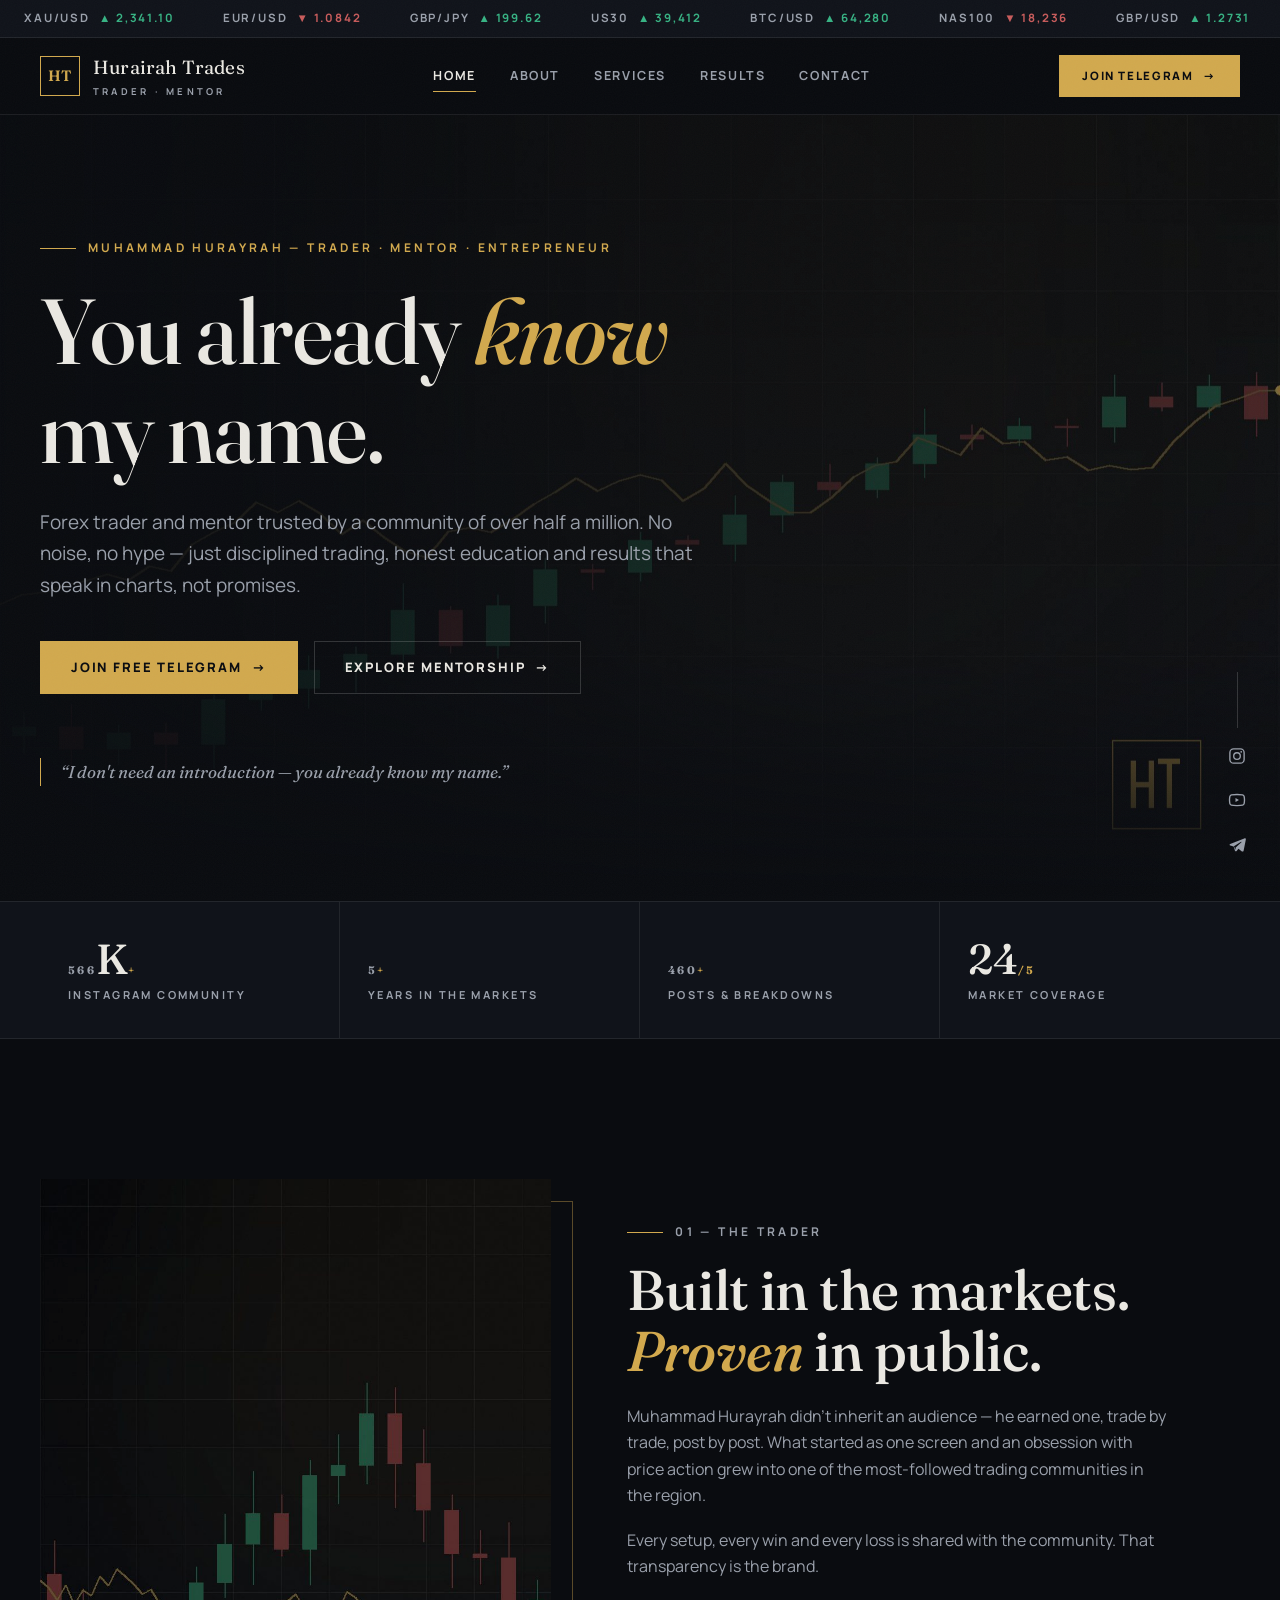
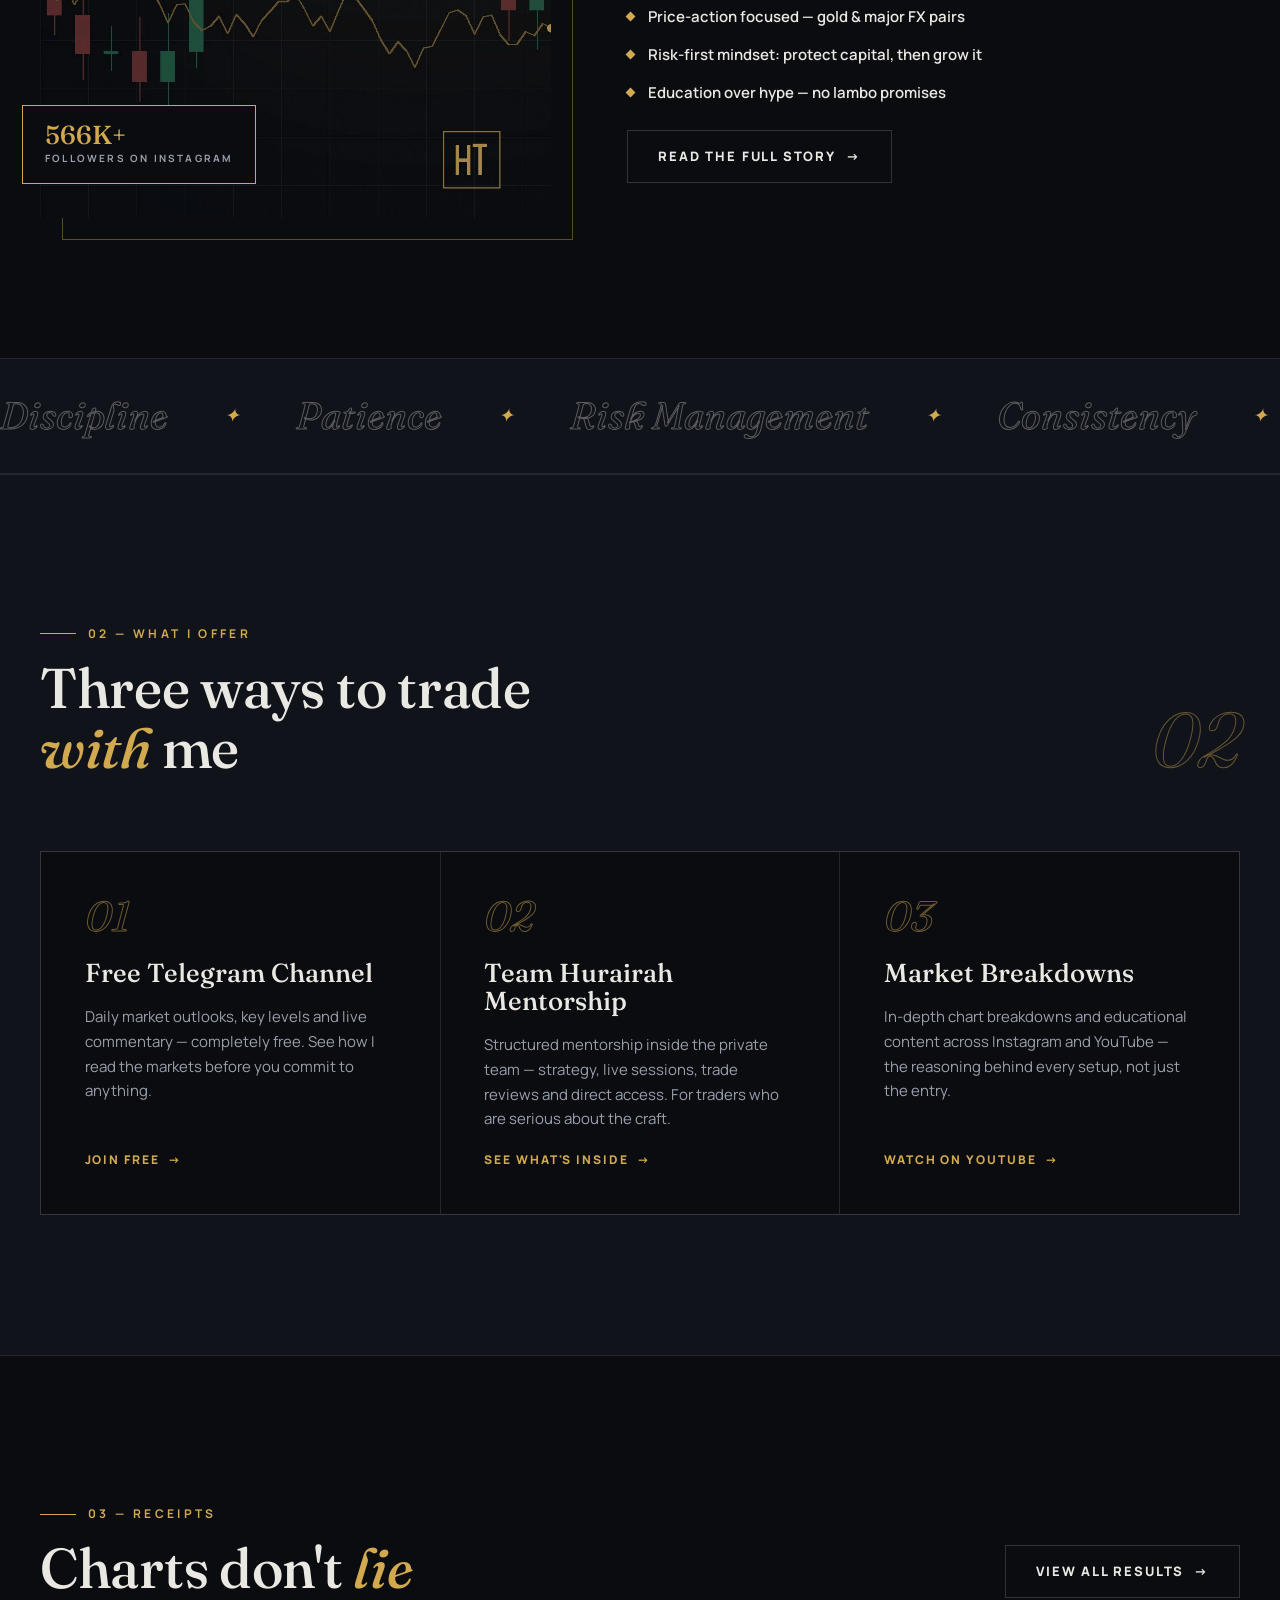
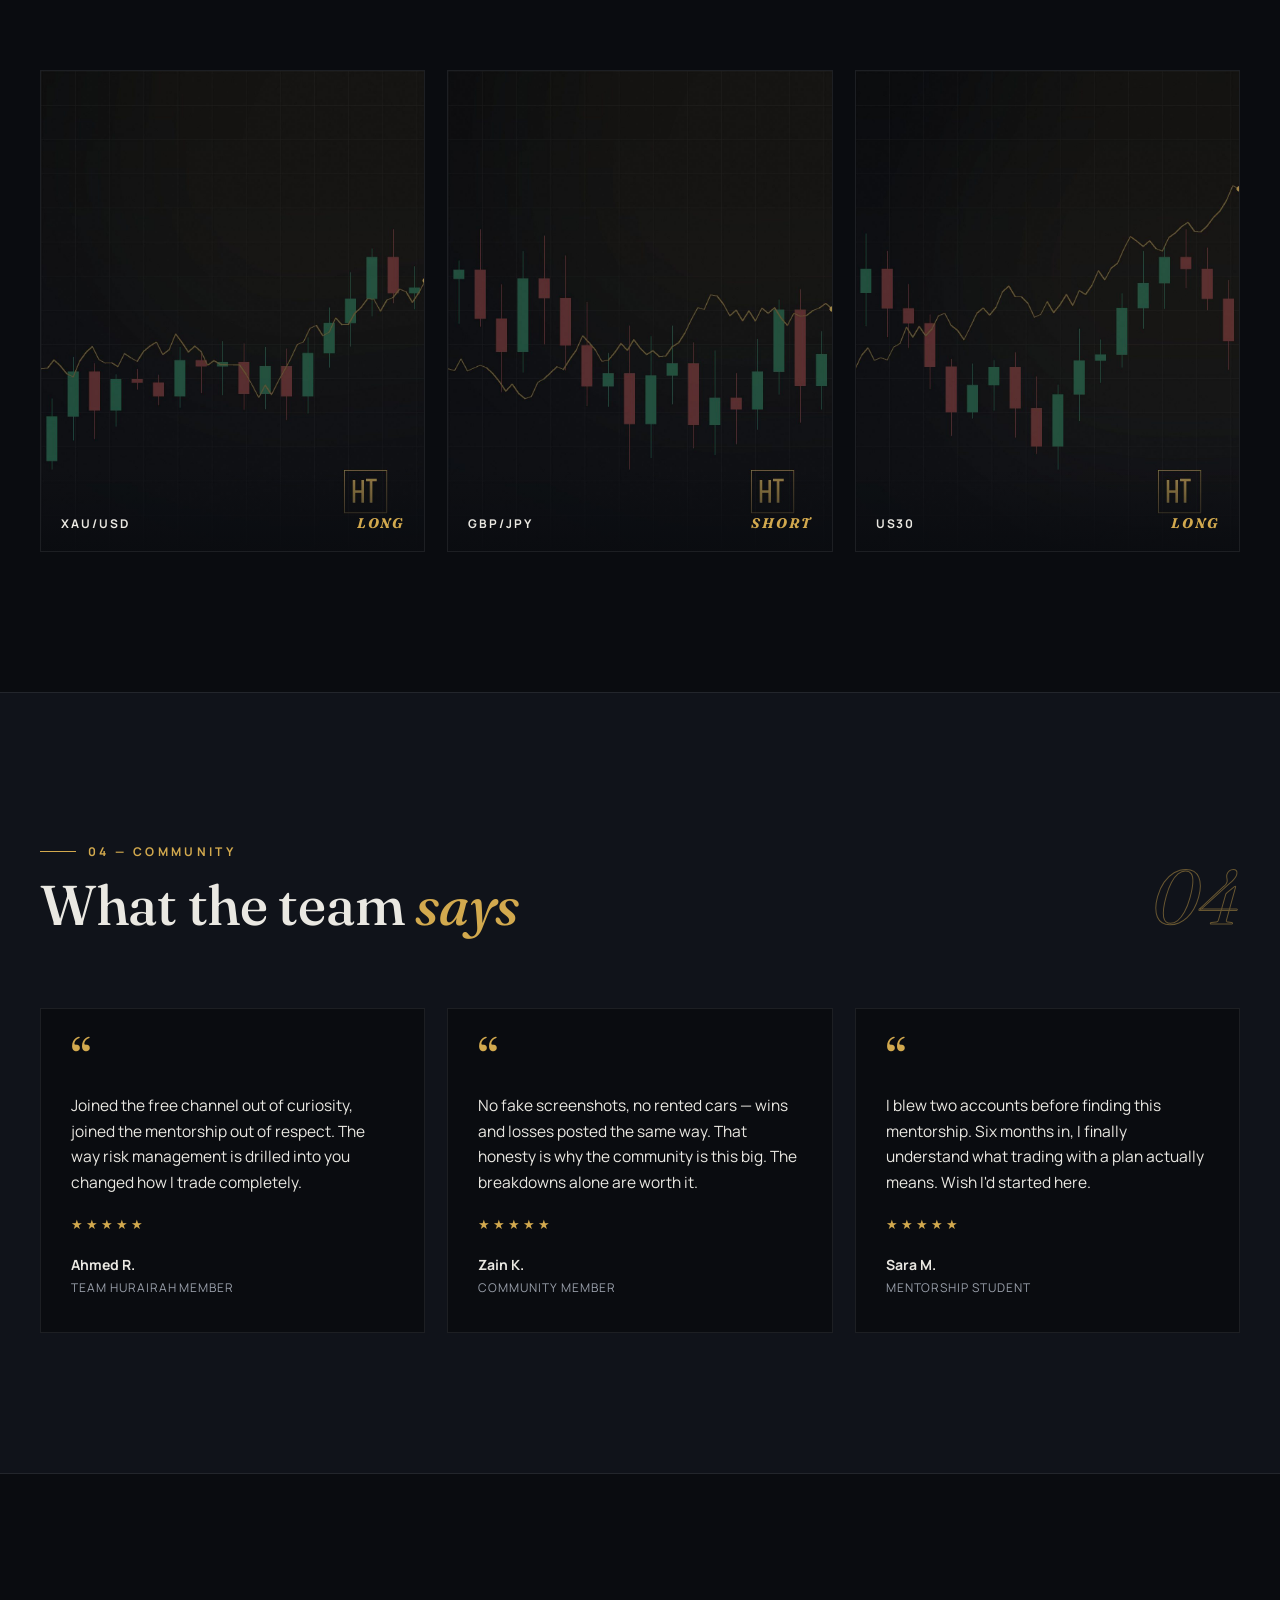
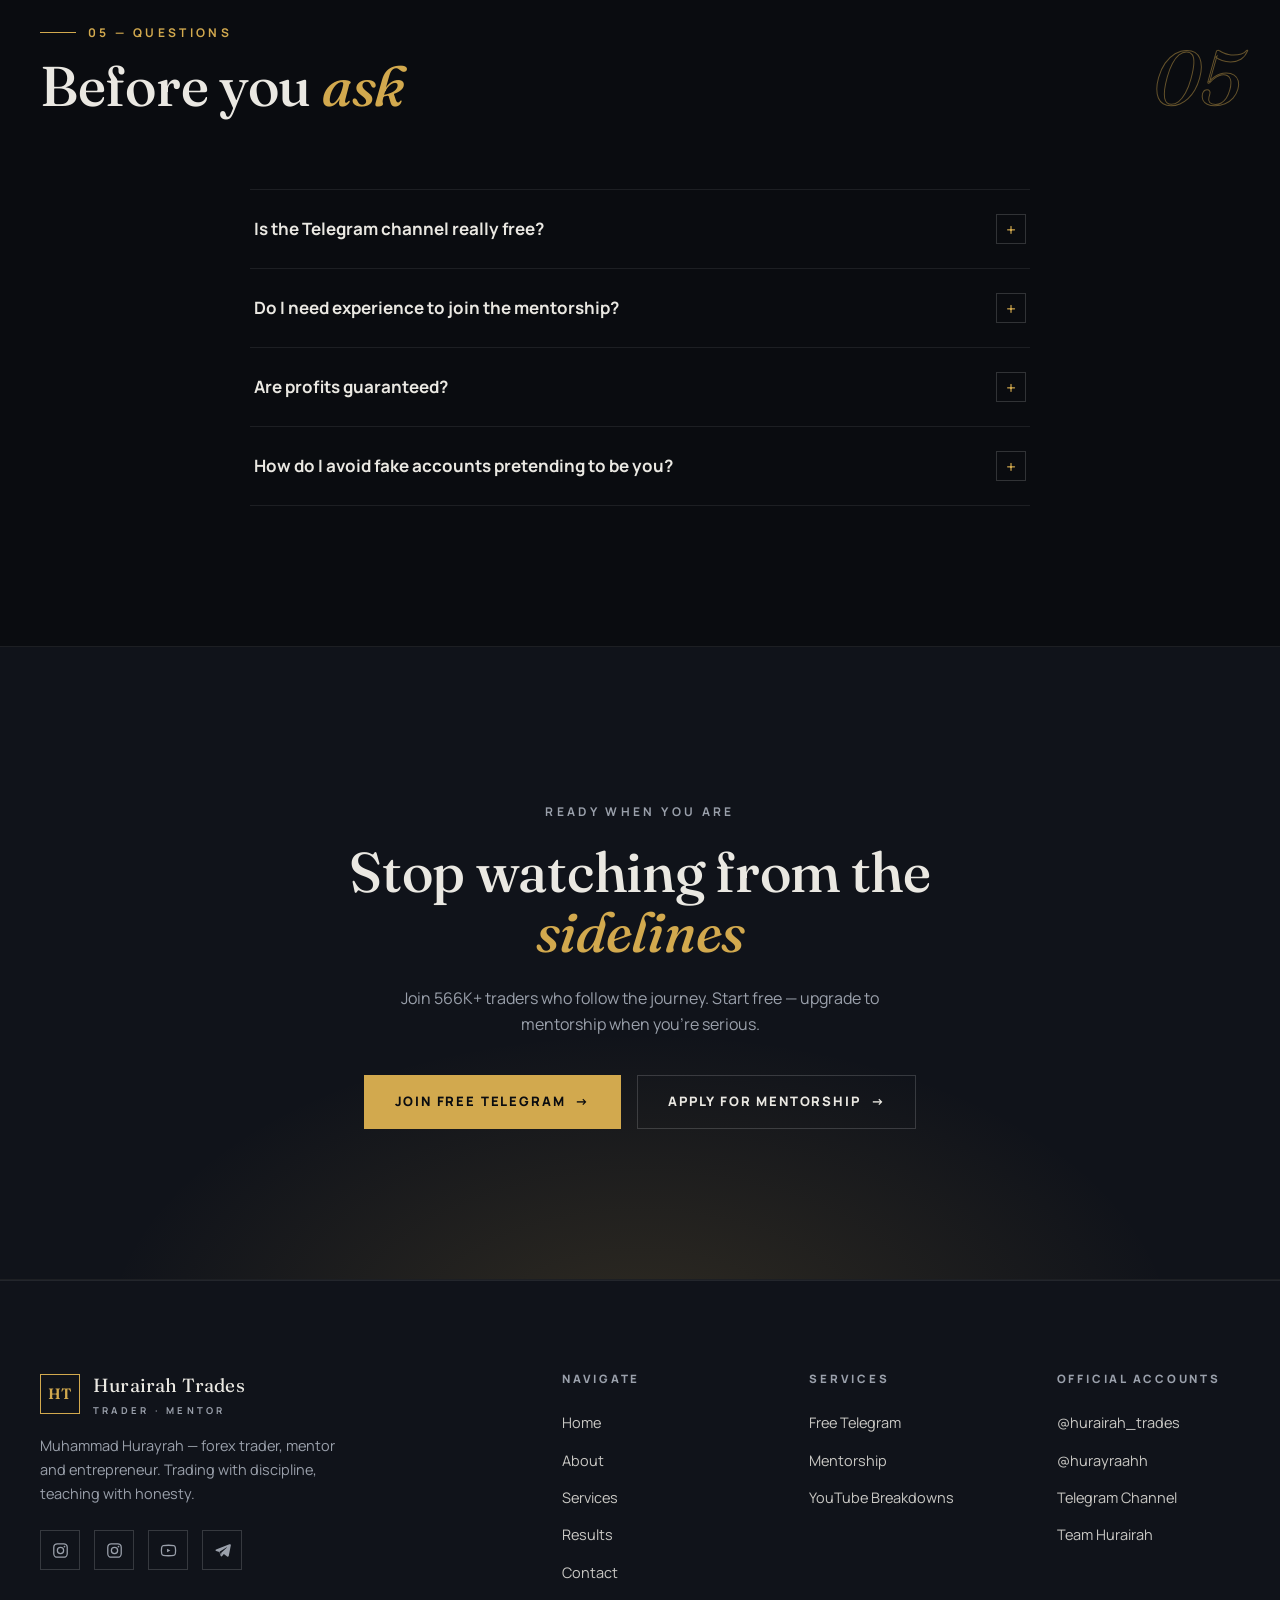
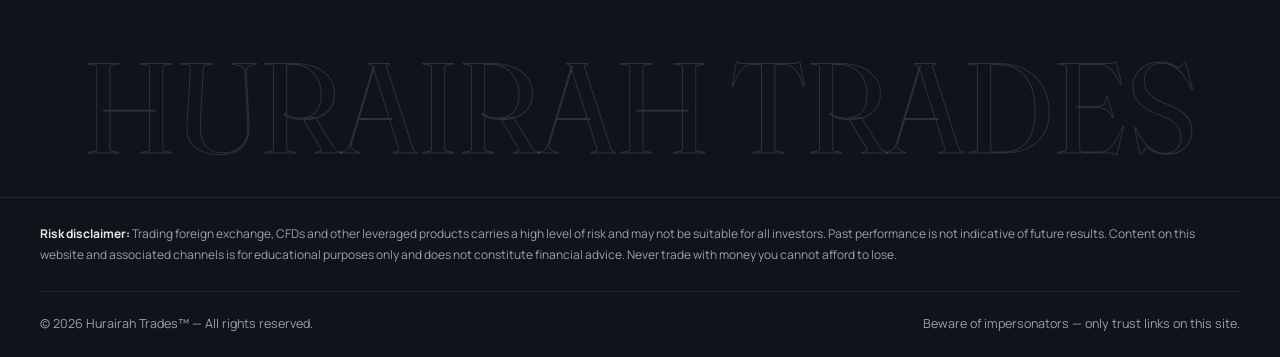
==== index.html @ ee398854 "Build Hurairah Trades website — 5-page professional site - Home, About, Services, Results, Contact p" ====
<!DOCTYPE html>
<html lang="en">
<head>
  <meta charset="UTF-8">
  <meta name="viewport" content="width=device-width, initial-scale=1.0">
  <title>Hurairah Trades — Muhammad Hurayrah · Trader, Mentor &amp; Entrepreneur</title>
  <meta name="description" content="Official website of Muhammad Hurayrah (Hurairah Trades) — forex trader, mentor and entrepreneur trusted by a community of 566K+. Free Telegram channel, mentorship and daily market breakdowns.">
  <meta property="og:title" content="Hurairah Trades — You already know my name.">
  <meta property="og:description" content="Forex trader, mentor & entrepreneur. Join a community of 566K+ traders.">
  <meta property="og:image" content="assets/img/photos/og-cover.jpg">
  <meta property="og:type" content="website">
  <link rel="icon" type="image/svg+xml" href="assets/img/favicon.svg">
  <link rel="preconnect" href="https://fonts.googleapis.com">
  <link rel="preconnect" href="https://fonts.gstatic.com" crossorigin>
  <link href="https://fonts.googleapis.com/css2?family=Fraunces:ital,opsz,wght@0,9..144,400;0,9..144,500;0,9..144,600;1,9..144,400;1,9..144,500&family=Manrope:wght@400;600;700;800&display=swap" rel="stylesheet">
  <link rel="stylesheet" href="assets/css/style.css">
</head>
<body>

  <!-- Ticker -->
  <div class="ticker" aria-hidden="true">
    <div class="ticker-track">
      <span class="ticker-item">XAU/USD <b class="up">▲ 2,341.10</b></span>
      <span class="ticker-item">EUR/USD <b class="down">▼ 1.0842</b></span>
      <span class="ticker-item">GBP/JPY <b class="up">▲ 199.62</b></span>
      <span class="ticker-item">US30 <b class="up">▲ 39,412</b></span>
      <span class="ticker-item">BTC/USD <b class="up">▲ 64,280</b></span>
      <span class="ticker-item">NAS100 <b class="down">▼ 18,236</b></span>
      <span class="ticker-item">GBP/USD <b class="up">▲ 1.2731</b></span>
      <span class="ticker-item">USD/JPY <b class="down">▼ 156.84</b></span>
    </div>
  </div>

  <!-- Header -->
  <header class="site-header">
    <div class="container header-inner">
      <a href="index.html" class="brand" aria-label="Hurairah Trades — home">
        <span class="brand-mark">HT</span>
        <span class="brand-name">Hurairah Trades<small>Trader · Mentor</small></span>
      </a>
      <nav class="main-nav" aria-label="Main navigation">
        <a href="index.html">Home</a>
        <a href="about.html">About</a>
        <a href="services.html">Services</a>
        <a href="results.html">Results</a>
        <a href="contact.html">Contact</a>
      </nav>
      <div class="header-cta">
        <a class="btn btn-solid" href="https://t.me/HurairahFreeTelegramChannel" target="_blank" rel="noopener">Join Telegram <span class="arr">→</span></a>
      </div>
      <button class="nav-toggle" aria-label="Toggle menu" aria-expanded="false">
        <span></span><span></span><span></span>
      </button>
    </div>
  </header>

  <main>
    <!-- Hero -->
    <section class="hero">
      <div class="hero-bg" role="img" aria-label="Muhammad Hurayrah"></div>
      <div class="container hero-inner">
        <p class="kicker">Muhammad Hurayrah — Trader · Mentor · Entrepreneur</p>
        <h1>You already <span class="accent">know</span> my name.</h1>
        <p class="lead">Forex trader and mentor trusted by a community of over half a million. No noise, no hype — just disciplined trading, honest education and results that speak in charts, not promises.</p>
        <div class="hero-actions">
          <a class="btn btn-solid" href="https://t.me/HurairahFreeTelegramChannel" target="_blank" rel="noopener">Join Free Telegram <span class="arr">→</span></a>
          <a class="btn btn-ghost" href="services.html">Explore Mentorship <span class="arr">→</span></a>
        </div>
        <p class="hero-quote">“I don't need an introduction — you already know my name.”</p>
      </div>
      <div class="social-rail">
        <a href="https://www.instagram.com/hurairah_trades" target="_blank" rel="noopener" aria-label="Instagram — hurairah_trades">
          <svg viewBox="0 0 24 24" fill="none" stroke="currentColor" stroke-width="1.8"><rect x="2.5" y="2.5" width="19" height="19" rx="5"/><circle cx="12" cy="12" r="4.4"/><circle cx="17.6" cy="6.4" r="1.2" fill="currentColor" stroke="none"/></svg>
        </a>
        <a href="https://www.youtube.com/@hurairah_trades" target="_blank" rel="noopener" aria-label="YouTube">
          <svg viewBox="0 0 24 24" fill="none" stroke="currentColor" stroke-width="1.8"><path d="M21.5 7.2a3 3 0 0 0-2.1-2.1C17.5 4.6 12 4.6 12 4.6s-5.5 0-7.4.5A3 3 0 0 0 2.5 7.2 31 31 0 0 0 2 12a31 31 0 0 0 .5 4.8 3 3 0 0 0 2.1 2.1c1.9.5 7.4.5 7.4.5s5.5 0 7.4-.5a3 3 0 0 0 2.1-2.1A31 31 0 0 0 22 12a31 31 0 0 0-.5-4.8Z"/><path d="M10 9.4v5.2l4.6-2.6L10 9.4Z" fill="currentColor" stroke="none"/></svg>
        </a>
        <a href="https://t.me/HurairahFreeTelegramChannel" target="_blank" rel="noopener" aria-label="Telegram">
          <svg viewBox="0 0 24 24" fill="none" stroke="currentColor" stroke-width="1.8"><path d="M21.7 3.3 2.9 10.6c-1 .4-1 1.8.1 2.1l4.6 1.4 1.7 5.4c.3 1 1.6 1.2 2.2.4l2.4-2.9 4.7 3.5c.8.6 2 .1 2.2-.9l3-14.9c.2-1.1-.9-2-2.1-1.4ZM7.9 13.7l9.5-6.1c.4-.3.9.3.5.6l-7.6 7-.3 3-2.1-4.5Z" fill="currentColor" stroke="none"/></svg>
        </a>
      </div>
    </section>

    <!-- Stats -->
    <section class="stats-strip" aria-label="Key numbers">
      <div class="container">
        <div class="stats-grid">
          <div class="stat"><b><span data-count="566">0</span>K<span class="plus">+</span></b><span>Instagram community</span></div>
          <div class="stat"><b><span data-count="5">0</span><span class="plus">+</span></b><span>Years in the markets</span></div>
          <div class="stat"><b><span data-count="460">0</span><span class="plus">+</span></b><span>Posts &amp; breakdowns</span></div>
          <div class="stat"><b>24<span class="plus">/5</span></b><span>Market coverage</span></div>
        </div>
      </div>
    </section>

    <!-- About preview -->
    <section class="section">
      <div class="container split">
        <div class="photo-frame reveal">
          <img src="assets/img/photos/portrait-main.jpg" alt="Muhammad Hurayrah — portrait">
          <div class="frame-badge"><b>566K+</b><span>Followers on Instagram</span></div>
        </div>
        <div class="split-copy">
          <p class="kicker reveal">01 — The Trader</p>
          <h2 class="reveal">Built in the markets. <span class="accent">Proven</span> in public.</h2>
          <p class="reveal" data-delay="1">Muhammad Hurayrah didn't inherit an audience — he earned one, trade by trade, post by post. What started as one screen and an obsession with price action grew into one of the most-followed trading communities in the region.</p>
          <p class="reveal" data-delay="1">Every setup, every win and every loss is shared with the community. That transparency is the brand.</p>
          <ul class="checklist reveal" data-delay="2">
            <li>Price-action focused — gold &amp; major FX pairs</li>
            <li>Risk-first mindset: protect capital, then grow it</li>
            <li>Education over hype — no lambo promises</li>
          </ul>
          <a class="btn btn-ghost reveal" data-delay="2" href="about.html">Read the full story <span class="arr">→</span></a>
        </div>
      </div>
    </section>

    <!-- Word band -->
    <div class="word-band" aria-hidden="true">
      <div class="word-track">
        <span>Discipline</span><span>Patience</span><span>Risk Management</span><span>Consistency</span><span>Psychology</span><span>Precision</span>
      </div>
    </div>

    <!-- Services preview -->
    <section class="section tinted">
      <div class="container">
        <div class="section-head">
          <div>
            <p class="kicker reveal">02 — What I Offer</p>
            <h2 class="reveal">Three ways to trade <span class="accent">with</span> me</h2>
          </div>
          <span class="idx reveal" aria-hidden="true">02</span>
        </div>
        <div class="cards">
          <article class="card reveal">
            <span class="num">01</span>
            <h3>Free Telegram Channel</h3>
            <p>Daily market outlooks, key levels and live commentary — completely free. See how I read the markets before you commit to anything.</p>
            <a class="card-link" href="https://t.me/HurairahFreeTelegramChannel" target="_blank" rel="noopener">Join free <span class="arr">→</span></a>
          </article>
          <article class="card reveal" data-delay="1">
            <span class="num">02</span>
            <h3>Team Hurairah Mentorship</h3>
            <p>Structured mentorship inside the private team — strategy, live sessions, trade reviews and direct access. For traders who are serious about the craft.</p>
            <a class="card-link" href="services.html">See what's inside <span class="arr">→</span></a>
          </article>
          <article class="card reveal" data-delay="2">
            <span class="num">03</span>
            <h3>Market Breakdowns</h3>
            <p>In-depth chart breakdowns and educational content across Instagram and YouTube — the reasoning behind every setup, not just the entry.</p>
            <a class="card-link" href="https://www.youtube.com/@hurairah_trades" target="_blank" rel="noopener">Watch on YouTube <span class="arr">→</span></a>
          </article>
        </div>
      </div>
    </section>

    <!-- Results preview -->
    <section class="section">
      <div class="container">
        <div class="section-head">
          <div>
            <p class="kicker reveal">03 — Receipts</p>
            <h2 class="reveal">Charts don't <span class="accent">lie</span></h2>
          </div>
          <a class="btn btn-ghost reveal" href="results.html">View all results <span class="arr">→</span></a>
        </div>
        <div class="gallery">
          <figure class="shot reveal"><img src="assets/img/photos/result-1.jpg" alt="Trading result 1" loading="lazy"><figcaption>XAU/USD <em>Long</em></figcaption></figure>
          <figure class="shot reveal" data-delay="1"><img src="assets/img/photos/result-2.jpg" alt="Trading result 2" loading="lazy"><figcaption>GBP/JPY <em>Short</em></figcaption></figure>
          <figure class="shot reveal" data-delay="2"><img src="assets/img/photos/result-3.jpg" alt="Trading result 3" loading="lazy"><figcaption>US30 <em>Long</em></figcaption></figure>
        </div>
      </div>
    </section>

    <!-- Testimonials -->
    <section class="section tinted">
      <div class="container">
        <div class="section-head">
          <div>
            <p class="kicker reveal">04 — Community</p>
            <h2 class="reveal">What the team <span class="accent">says</span></h2>
          </div>
          <span class="idx reveal" aria-hidden="true">04</span>
        </div>
        <div class="quotes">
          <article class="quote-card reveal">
            <span class="qmark">“</span>
            <p>Joined the free channel out of curiosity, joined the mentorship out of respect. The way risk management is drilled into you changed how I trade completely.</p>
            <div class="stars" aria-label="5 stars">★★★★★</div>
            <footer><b>Ahmed R.</b><span>Team Hurairah member</span></footer>
          </article>
          <article class="quote-card reveal" data-delay="1">
            <span class="qmark">“</span>
            <p>No fake screenshots, no rented cars — wins and losses posted the same way. That honesty is why the community is this big. The breakdowns alone are worth it.</p>
            <div class="stars" aria-label="5 stars">★★★★★</div>
            <footer><b>Zain K.</b><span>Community member</span></footer>
          </article>
          <article class="quote-card reveal" data-delay="2">
            <span class="qmark">“</span>
            <p>I blew two accounts before finding this mentorship. Six months in, I finally understand what trading with a plan actually means. Wish I'd started here.</p>
            <div class="stars" aria-label="5 stars">★★★★★</div>
            <footer><b>Sara M.</b><span>Mentorship student</span></footer>
          </article>
        </div>
      </div>
    </section>

    <!-- FAQ -->
    <section class="section">
      <div class="container">
        <div class="section-head">
          <div>
            <p class="kicker reveal">05 — Questions</p>
            <h2 class="reveal">Before you <span class="accent">ask</span></h2>
          </div>
          <span class="idx reveal" aria-hidden="true">05</span>
        </div>
        <div class="faq reveal">
          <div class="faq-item">
            <button class="faq-q" aria-expanded="false">Is the Telegram channel really free?<span class="ind">+</span></button>
            <div class="faq-a"><p>Yes. The official channel is free and always will be — daily outlooks, key levels and market commentary at no cost. It's the best way to see how I trade before considering mentorship.</p></div>
          </div>
          <div class="faq-item">
            <button class="faq-q" aria-expanded="false">Do I need experience to join the mentorship?<span class="ind">+</span></button>
            <div class="faq-a"><p>No. The mentorship is structured to take you from fundamentals to advanced execution. Complete beginners and experienced traders are placed on different tracks so nobody is left behind or held back.</p></div>
          </div>
          <div class="faq-item">
            <button class="faq-q" aria-expanded="false">Are profits guaranteed?<span class="ind">+</span></button>
            <div class="faq-a"><p>No — and be careful with anyone who says otherwise. Trading involves substantial risk and most retail traders lose money. What I teach is process: risk management, strategy and psychology. Results depend on you.</p></div>
          </div>
          <div class="faq-item">
            <button class="faq-q" aria-expanded="false">How do I avoid fake accounts pretending to be you?<span class="ind">+</span></button>
            <div class="faq-a"><p>The only official accounts are @hurairah_trades and @hurayraahh on Instagram, the Hurairah Trades YouTube channel, and the Telegram links on this website. I will never DM you first asking for money or account access.</p></div>
          </div>
        </div>
      </div>
    </section>

    <!-- CTA -->
    <section class="cta-band">
      <div class="container">
        <p class="kicker reveal">Ready when you are</p>
        <h2 class="reveal">Stop watching from the <span class="accent">sidelines</span></h2>
        <p class="reveal" data-delay="1">Join 566K+ traders who follow the journey. Start free — upgrade to mentorship when you're serious.</p>
        <div class="hero-actions reveal" data-delay="2">
          <a class="btn btn-solid" href="https://t.me/HurairahFreeTelegramChannel" target="_blank" rel="noopener">Join Free Telegram <span class="arr">→</span></a>
          <a class="btn btn-ghost" href="https://t.me/Team_Hurairah" target="_blank" rel="noopener">Apply for Mentorship <span class="arr">→</span></a>
        </div>
      </div>
    </section>
  </main>

  <!-- Footer -->
  <footer class="site-footer">
    <div class="container footer-top">
      <div class="footer-brand">
        <a href="index.html" class="brand">
          <span class="brand-mark">HT</span>
          <span class="brand-name">Hurairah Trades<small>Trader · Mentor</small></span>
        </a>
        <p>Muhammad Hurayrah — forex trader, mentor and entrepreneur. Trading with discipline, teaching with honesty.</p>
        <div class="footer-social">
          <a href="https://www.instagram.com/hurairah_trades" target="_blank" rel="noopener" aria-label="Instagram — hurairah_trades"><svg viewBox="0 0 24 24" fill="none" stroke="currentColor" stroke-width="1.8"><rect x="2.5" y="2.5" width="19" height="19" rx="5"/><circle cx="12" cy="12" r="4.4"/><circle cx="17.6" cy="6.4" r="1.2" fill="currentColor" stroke="none"/></svg></a>
          <a href="https://www.instagram.com/hurayraahh" target="_blank" rel="noopener" aria-label="Instagram — hurayraahh"><svg viewBox="0 0 24 24" fill="none" stroke="currentColor" stroke-width="1.8"><rect x="2.5" y="2.5" width="19" height="19" rx="5"/><circle cx="12" cy="12" r="4.4"/><circle cx="17.6" cy="6.4" r="1.2" fill="currentColor" stroke="none"/></svg></a>
          <a href="https://www.youtube.com/@hurairah_trades" target="_blank" rel="noopener" aria-label="YouTube"><svg viewBox="0 0 24 24" fill="none" stroke="currentColor" stroke-width="1.8"><path d="M21.5 7.2a3 3 0 0 0-2.1-2.1C17.5 4.6 12 4.6 12 4.6s-5.5 0-7.4.5A3 3 0 0 0 2.5 7.2 31 31 0 0 0 2 12a31 31 0 0 0 .5 4.8 3 3 0 0 0 2.1 2.1c1.9.5 7.4.5 7.4.5s5.5 0 7.4-.5a3 3 0 0 0 2.1-2.1A31 31 0 0 0 22 12a31 31 0 0 0-.5-4.8Z"/><path d="M10 9.4v5.2l4.6-2.6L10 9.4Z" fill="currentColor" stroke="none"/></svg></a>
          <a href="https://t.me/HurairahFreeTelegramChannel" target="_blank" rel="noopener" aria-label="Telegram"><svg viewBox="0 0 24 24" fill="none"><path d="M21.7 3.3 2.9 10.6c-1 .4-1 1.8.1 2.1l4.6 1.4 1.7 5.4c.3 1 1.6 1.2 2.2.4l2.4-2.9 4.7 3.5c.8.6 2 .1 2.2-.9l3-14.9c.2-1.1-.9-2-2.1-1.4ZM7.9 13.7l9.5-6.1c.4-.3.9.3.5.6l-7.6 7-.3 3-2.1-4.5Z" fill="currentColor"/></svg></a>
        </div>
      </div>
      <div class="footer-col">
        <h4>Navigate</h4>
        <ul>
          <li><a href="index.html">Home</a></li>
          <li><a href="about.html">About</a></li>
          <li><a href="services.html">Services</a></li>
          <li><a href="results.html">Results</a></li>
          <li><a href="contact.html">Contact</a></li>
        </ul>
      </div>
      <div class="footer-col">
        <h4>Services</h4>
        <ul>
          <li><a href="https://t.me/HurairahFreeTelegramChannel" target="_blank" rel="noopener">Free Telegram</a></li>
          <li><a href="https://t.me/Team_Hurairah" target="_blank" rel="noopener">Mentorship</a></li>
          <li><a href="https://www.youtube.com/@hurairah_trades" target="_blank" rel="noopener">YouTube Breakdowns</a></li>
        </ul>
      </div>
      <div class="footer-col">
        <h4>Official Accounts</h4>
        <ul>
          <li><a href="https://www.instagram.com/hurairah_trades" target="_blank" rel="noopener">@hurairah_trades</a></li>
          <li><a href="https://www.instagram.com/hurayraahh" target="_blank" rel="noopener">@hurayraahh</a></li>
          <li><a href="https://t.me/HurairahFreeTelegramChannel" target="_blank" rel="noopener">Telegram Channel</a></li>
          <li><a href="https://t.me/Team_Hurairah" target="_blank" rel="noopener">Team Hurairah</a></li>
        </ul>
      </div>
    </div>
    <div class="footer-word" aria-hidden="true">HURAIRAH&nbsp;TRADES</div>
    <div class="disclaimer">
      <div class="container">
        <strong>Risk disclaimer:</strong> Trading foreign exchange, CFDs and other leveraged products carries a high level of risk and may not be suitable for all investors. Past performance is not indicative of future results. Content on this website and associated channels is for educational purposes only and does not constitute financial advice. Never trade with money you cannot afford to lose.
      </div>
    </div>
    <div class="footer-bottom container">
      <span>© <span data-year>2026</span> Hurairah Trades™ — All rights reserved.</span>
      <span>Beware of impersonators — only trust links on this site.</span>
    </div>
  </footer>

  <script src="assets/js/main.js"></script>
</body>
</html>
---- assets/css/style.css ----
/* ============================================================
   HURAIRAH TRADES — style.css
   Editorial dark theme · Fraunces + Manrope · champagne gold
   ============================================================ */

:root {
  --ink: #0a0c10;
  --ink-2: #10131a;
  --ink-3: #161a23;
  --line: rgba(255, 255, 255, 0.08);
  --line-strong: rgba(255, 255, 255, 0.16);
  --text: #eae8e2;
  --muted: #9aa0ab;
  --gold: #d2a94e;
  --gold-bright: #e6c06f;
  --gold-soft: rgba(210, 169, 78, 0.12);
  --green: #37b384;
  --red: #c95c5c;
  --font-display: "Fraunces", Georgia, serif;
  --font-body: "Manrope", -apple-system, BlinkMacSystemFont, "Segoe UI", sans-serif;
  --ease: cubic-bezier(0.22, 1, 0.36, 1);
  --container: 1200px;
}

/* ---------- Reset ---------- */
*, *::before, *::after { box-sizing: border-box; margin: 0; padding: 0; }
html { scroll-behavior: smooth; }
body {
  font-family: var(--font-body);
  background: var(--ink);
  color: var(--text);
  line-height: 1.65;
  font-size: 16px;
  -webkit-font-smoothing: antialiased;
  overflow-x: hidden;
}
img { display: block; max-width: 100%; }
a { color: inherit; text-decoration: none; }
ul { list-style: none; }
button { font: inherit; color: inherit; background: none; border: none; cursor: pointer; }

::selection { background: var(--gold); color: var(--ink); }

/* film grain overlay */
body::after {
  content: "";
  position: fixed;
  inset: 0;
  pointer-events: none;
  z-index: 9999;
  opacity: 0.05;
  background-image: url("data:image/svg+xml,%3Csvg xmlns='http://www.w3.org/2000/svg' width='140' height='140'%3E%3Cfilter id='n'%3E%3CfeTurbulence type='fractalNoise' baseFrequency='0.9' numOctaves='2'/%3E%3C/filter%3E%3Crect width='140' height='140' filter='url(%23n)' opacity='0.55'/%3E%3C/svg%3E");
}

.container {
  width: min(var(--container), calc(100% - 48px));
  margin-inline: auto;
}

/* ---------- Type helpers ---------- */
.kicker {
  display: inline-flex;
  align-items: center;
  gap: 12px;
  font-size: 12px;
  font-weight: 700;
  letter-spacing: 0.28em;
  text-transform: uppercase;
  color: var(--gold);
}
.kicker::before {
  content: "";
  width: 36px;
  height: 1px;
  background: var(--gold);
}
h1, h2, h3 { font-family: var(--font-display); font-weight: 500; line-height: 1.08; }
h1 { font-size: clamp(44px, 7.2vw, 96px); letter-spacing: -0.01em; }
h2 { font-size: clamp(32px, 4.6vw, 56px); letter-spacing: -0.005em; }
h3 { font-size: clamp(20px, 2.4vw, 26px); }
.accent { color: var(--gold); font-style: italic; }
.lead { font-size: clamp(16px, 1.6vw, 19px); color: var(--muted); max-width: 56ch; }

/* section scaffolding */
.section { padding: clamp(80px, 11vw, 140px) 0; position: relative; }
.section.tinted { background: var(--ink-2); border-block: 1px solid var(--line); }
.section-head {
  display: flex;
  align-items: flex-end;
  justify-content: space-between;
  gap: 32px;
  margin-bottom: clamp(40px, 6vw, 72px);
}
.section-head .idx {
  font-family: var(--font-display);
  font-style: italic;
  font-size: clamp(48px, 6vw, 80px);
  color: transparent;
  -webkit-text-stroke: 1px rgba(210, 169, 78, 0.45);
  line-height: 1;
  flex-shrink: 0;
}
.section-head h2 { margin-top: 14px; max-width: 16ch; }

/* ---------- Buttons ---------- */
.btn {
  display: inline-flex;
  align-items: center;
  gap: 10px;
  padding: 15px 30px;
  font-size: 13px;
  font-weight: 800;
  letter-spacing: 0.14em;
  text-transform: uppercase;
  border: 1px solid var(--gold);
  transition: all 0.35s var(--ease);
  position: relative;
  white-space: nowrap;
}
.btn .arr { transition: transform 0.35s var(--ease); }
.btn:hover .arr { transform: translateX(5px); }
.btn-solid { background: var(--gold); color: var(--ink); }
.btn-solid:hover { background: var(--gold-bright); border-color: var(--gold-bright); box-shadow: 0 8px 32px rgba(210, 169, 78, 0.25); }
.btn-ghost { color: var(--text); border-color: var(--line-strong); }
.btn-ghost:hover { border-color: var(--gold); color: var(--gold); }

/* ---------- Ticker bar ---------- */
.ticker {
  border-bottom: 1px solid var(--line);
  background: var(--ink-2);
  overflow: hidden;
  height: 38px;
  display: flex;
  align-items: center;
  position: relative;
  z-index: 60;
}
.ticker-track {
  display: flex;
  gap: 48px;
  white-space: nowrap;
  animation: ticker 36s linear infinite;
  padding-left: 24px;
}
.ticker:hover .ticker-track { animation-play-state: paused; }
.ticker-item {
  font-size: 11.5px;
  font-weight: 700;
  letter-spacing: 0.16em;
  text-transform: uppercase;
  color: var(--muted);
  display: inline-flex;
  gap: 9px;
  align-items: center;
}
.ticker-item .up { color: var(--green); }
.ticker-item .down { color: var(--red); }
@keyframes ticker {
  from { transform: translateX(0); }
  to { transform: translateX(-50%); }
}

/* ---------- Header ---------- */
.site-header {
  position: sticky;
  top: 0;
  z-index: 100;
  background: rgba(10, 12, 16, 0.72);
  backdrop-filter: blur(14px);
  -webkit-backdrop-filter: blur(14px);
  border-bottom: 1px solid var(--line);
  transition: box-shadow 0.3s;
}
.site-header.scrolled { box-shadow: 0 12px 40px rgba(0, 0, 0, 0.45); }
.header-inner {
  display: flex;
  align-items: center;
  justify-content: space-between;
  height: 76px;
  gap: 24px;
}
.brand { display: flex; align-items: center; gap: 13px; }
.brand-mark {
  width: 40px;
  height: 40px;
  border: 1.5px solid var(--gold);
  display: grid;
  place-items: center;
  font-family: var(--font-display);
  font-weight: 600;
  font-size: 15px;
  color: var(--gold);
  letter-spacing: 0.02em;
  flex-shrink: 0;
}
.brand-name {
  font-family: var(--font-display);
  font-size: 19px;
  letter-spacing: 0.01em;
}
.brand-name small {
  display: block;
  font-family: var(--font-body);
  font-size: 9.5px;
  font-weight: 700;
  letter-spacing: 0.34em;
  text-transform: uppercase;
  color: var(--muted);
  margin-top: 1px;
}
.main-nav { display: flex; align-items: center; gap: 34px; }
.main-nav a {
  font-size: 12.5px;
  font-weight: 700;
  letter-spacing: 0.13em;
  text-transform: uppercase;
  color: var(--muted);
  padding: 6px 0;
  position: relative;
  transition: color 0.25s;
}
.main-nav a::after {
  content: "";
  position: absolute;
  left: 0;
  bottom: 0;
  width: 100%;
  height: 1px;
  background: var(--gold);
  transform: scaleX(0);
  transform-origin: right;
  transition: transform 0.35s var(--ease);
}
.main-nav a:hover, .main-nav a.active { color: var(--text); }
.main-nav a:hover::after, .main-nav a.active::after { transform: scaleX(1); transform-origin: left; }
.header-cta { flex-shrink: 0; }
.header-cta .btn { padding: 11px 22px; font-size: 11.5px; }

/* burger */
.nav-toggle { display: none; width: 44px; height: 44px; position: relative; z-index: 130; }
.nav-toggle span {
  display: block;
  width: 24px;
  height: 2px;
  background: var(--text);
  margin: 5px auto;
  transition: 0.35s var(--ease);
}
.nav-toggle.open span:nth-child(1) { transform: translateY(7px) rotate(45deg); }
.nav-toggle.open span:nth-child(2) { opacity: 0; }
.nav-toggle.open span:nth-child(3) { transform: translateY(-7px) rotate(-45deg); }

/* ---------- Hero (home) ---------- */
.hero {
  position: relative;
  min-height: calc(100svh - 114px);
  display: flex;
  align-items: center;
  isolation: isolate;
  overflow: hidden;
}
.hero-bg {
  position: absolute;
  inset: 0;
  z-index: -2;
  background-image: url("../img/photos/hero.jpg");
  background-size: cover;
  background-position: center;
  animation: heroIn 2.2s var(--ease) both;
}
@keyframes heroIn {
  from { transform: scale(1.07); filter: brightness(0.6); }
  to { transform: scale(1); filter: brightness(1); }
}
.hero::before {
  content: "";
  position: absolute;
  inset: 0;
  z-index: -1;
  background:
    linear-gradient(90deg, rgba(10, 12, 16, 0.92) 0%, rgba(10, 12, 16, 0.62) 48%, rgba(10, 12, 16, 0.25) 100%),
    linear-gradient(0deg, var(--ink) 0%, transparent 32%);
}
.hero-inner { padding: clamp(64px, 9vw, 110px) 0; }
.hero .kicker { margin-bottom: 24px; }
.hero h1 { max-width: 13ch; margin-bottom: 26px; }
.hero .lead { margin-bottom: 40px; }
.hero-actions { display: flex; gap: 16px; flex-wrap: wrap; }
.hero-quote {
  margin-top: clamp(40px, 6vw, 64px);
  padding-left: 20px;
  border-left: 1px solid var(--gold);
  max-width: 46ch;
  font-family: var(--font-display);
  font-style: italic;
  font-size: 17px;
  color: var(--muted);
}

/* social rail */
.social-rail {
  position: absolute;
  right: 34px;
  bottom: 40px;
  display: flex;
  flex-direction: column;
  gap: 18px;
  align-items: center;
  z-index: 5;
}
.social-rail::before {
  content: "";
  width: 1px;
  height: 56px;
  background: var(--line-strong);
}
.social-rail a { color: var(--muted); transition: color 0.25s, transform 0.25s; }
.social-rail a:hover { color: var(--gold); transform: translateY(-3px); }
.social-rail svg { width: 18px; height: 18px; }

/* hero stats strip */
.stats-strip { border-block: 1px solid var(--line); background: var(--ink-2); }
.stats-grid { display: grid; grid-template-columns: repeat(4, 1fr); }
.stat {
  padding: 34px 28px;
  border-right: 1px solid var(--line);
  display: flex;
  flex-direction: column;
  gap: 4px;
}
.stat:last-child { border-right: 0; }
.stat b {
  font-family: var(--font-display);
  font-weight: 500;
  font-size: clamp(28px, 3.4vw, 42px);
  color: var(--text);
  line-height: 1.1;
}
.stat b .plus { color: var(--gold); }
.stat span {
  font-size: 11px;
  font-weight: 700;
  letter-spacing: 0.22em;
  text-transform: uppercase;
  color: var(--muted);
}

/* ---------- About preview / split layouts ---------- */
.split {
  display: grid;
  grid-template-columns: minmax(0, 5fr) minmax(0, 6fr);
  gap: clamp(40px, 6vw, 88px);
  align-items: center;
}
.split.reverse { grid-template-columns: minmax(0, 6fr) minmax(0, 5fr); }

.photo-frame { position: relative; }
.photo-frame::before {
  content: "";
  position: absolute;
  inset: 22px -22px -22px 22px;
  border: 1px solid rgba(210, 169, 78, 0.4);
  z-index: 0;
  transition: inset 0.5s var(--ease);
}
.photo-frame:hover::before { inset: 14px -14px -14px 14px; }
.photo-frame img {
  position: relative;
  z-index: 1;
  width: 100%;
  aspect-ratio: 4 / 5;
  object-fit: cover;
  filter: saturate(0.92) contrast(1.04);
}
.photo-frame.landscape img { aspect-ratio: 3 / 2; }
.frame-badge {
  position: absolute;
  z-index: 2;
  left: -18px;
  bottom: 34px;
  background: var(--ink);
  border: 1px solid var(--gold);
  padding: 16px 22px;
  display: flex;
  flex-direction: column;
  gap: 2px;
}
.frame-badge b { font-family: var(--font-display); font-size: 26px; font-weight: 500; color: var(--gold); line-height: 1; }
.frame-badge span { font-size: 10px; font-weight: 700; letter-spacing: 0.22em; text-transform: uppercase; color: var(--muted); }

.split-copy .kicker { margin-bottom: 18px; }
.split-copy h2 { margin-bottom: 22px; }
.split-copy p { color: var(--muted); margin-bottom: 18px; max-width: 54ch; }
.split-copy .btn { margin-top: 14px; }

.checklist { margin: 26px 0 10px; display: grid; gap: 13px; }
.checklist li { display: flex; gap: 14px; align-items: flex-start; color: var(--text); font-weight: 600; font-size: 15px; }
.checklist li::before {
  content: "";
  flex-shrink: 0;
  width: 7px;
  height: 7px;
  background: var(--gold);
  transform: rotate(45deg);
  margin-top: 8px;
}

/* ---------- Services cards ---------- */
.cards { display: grid; grid-template-columns: repeat(3, 1fr); gap: 1px; background: var(--line); border: 1px solid var(--line); }
.card {
  background: var(--ink);
  padding: clamp(30px, 3.4vw, 46px);
  position: relative;
  display: flex;
  flex-direction: column;
  gap: 18px;
  transition: background 0.4s;
  overflow: hidden;
}
.card::before {
  content: "";
  position: absolute;
  top: 0;
  left: 0;
  width: 100%;
  height: 2px;
  background: var(--gold);
  transform: scaleX(0);
  transform-origin: left;
  transition: transform 0.5s var(--ease);
}
.card:hover { background: var(--ink-3); }
.card:hover::before { transform: scaleX(1); }
.card .num {
  font-family: var(--font-display);
  font-style: italic;
  font-size: 42px;
  color: transparent;
  -webkit-text-stroke: 1px rgba(210, 169, 78, 0.5);
  line-height: 1;
}
.card h3 { margin-top: 4px; }
.card p { color: var(--muted); font-size: 15px; flex-grow: 1; }
.card .card-link {
  font-size: 12px;
  font-weight: 800;
  letter-spacing: 0.16em;
  text-transform: uppercase;
  color: var(--gold);
  display: inline-flex;
  gap: 8px;
  align-items: center;
}
.card .card-link .arr { transition: transform 0.3s var(--ease); }
.card:hover .card-link .arr { transform: translateX(5px); }
.card ul { display: grid; gap: 9px; }
.card ul li { color: var(--muted); font-size: 14.5px; display: flex; gap: 10px; }
.card ul li::before { content: "—"; color: var(--gold); }
.card .price { font-family: var(--font-display); font-size: 30px; color: var(--text); }
.card .price small { font-family: var(--font-body); font-size: 12px; color: var(--muted); letter-spacing: 0.1em; }
.card.featured { outline: 1px solid var(--gold); outline-offset: -1px; }
.card .flag {
  position: absolute;
  top: 18px;
  right: -34px;
  background: var(--gold);
  color: var(--ink);
  font-size: 10px;
  font-weight: 800;
  letter-spacing: 0.18em;
  text-transform: uppercase;
  padding: 5px 40px;
  transform: rotate(45deg);
}

/* ---------- Word marquee band ---------- */
.word-band {
  border-block: 1px solid var(--line);
  padding: 26px 0;
  overflow: hidden;
  background: var(--ink-2);
}
.word-track {
  display: flex;
  gap: 56px;
  white-space: nowrap;
  animation: ticker 30s linear infinite;
}
.word-track span {
  font-family: var(--font-display);
  font-style: italic;
  font-size: clamp(24px, 3vw, 38px);
  color: transparent;
  -webkit-text-stroke: 1px rgba(234, 232, 226, 0.35);
  display: inline-flex;
  align-items: center;
  gap: 56px;
}
.word-track span::after { content: "✦"; -webkit-text-stroke: 0; color: var(--gold); font-size: 0.5em; }

/* ---------- Results gallery ---------- */
.gallery { display: grid; grid-template-columns: repeat(3, 1fr); gap: 22px; }
.shot {
  position: relative;
  overflow: hidden;
  border: 1px solid var(--line);
  aspect-ratio: 4 / 5;
}
.shot img {
  width: 100%;
  height: 100%;
  object-fit: cover;
  transition: transform 0.7s var(--ease), filter 0.7s;
  filter: saturate(0.92);
}
.shot:hover img { transform: scale(1.05); filter: saturate(1.05); }
.shot figcaption {
  position: absolute;
  left: 0;
  right: 0;
  bottom: 0;
  padding: 44px 20px 16px;
  background: linear-gradient(0deg, rgba(10, 12, 16, 0.92), transparent);
  font-size: 12px;
  font-weight: 700;
  letter-spacing: 0.16em;
  text-transform: uppercase;
  color: var(--text);
  display: flex;
  justify-content: space-between;
  align-items: baseline;
}
.shot figcaption em { font-family: var(--font-display); color: var(--gold); font-size: 14px; }

/* ---------- Testimonials ---------- */
.quotes { display: grid; grid-template-columns: repeat(3, 1fr); gap: 22px; }
.quote-card {
  border: 1px solid var(--line);
  background: var(--ink);
  padding: 34px 30px;
  display: flex;
  flex-direction: column;
  gap: 18px;
  transition: border-color 0.35s, transform 0.35s var(--ease);
}
.quote-card:hover { border-color: rgba(210, 169, 78, 0.5); transform: translateY(-4px); }
.quote-card .qmark { font-family: var(--font-display); font-size: 54px; line-height: 0.6; color: var(--gold); }
.quote-card p { color: var(--text); font-size: 15.5px; flex-grow: 1; }
.quote-card footer { display: flex; flex-direction: column; gap: 2px; }
.quote-card footer b { font-size: 14px; }
.quote-card footer span { font-size: 12px; color: var(--muted); letter-spacing: 0.08em; text-transform: uppercase; }
.quote-card .stars { color: var(--gold); font-size: 13px; letter-spacing: 3px; }

/* ---------- FAQ ---------- */
.faq { max-width: 780px; margin-inline: auto; border-top: 1px solid var(--line); }
.faq-item { border-bottom: 1px solid var(--line); }
.faq-q {
  width: 100%;
  display: flex;
  justify-content: space-between;
  align-items: center;
  gap: 24px;
  padding: 24px 4px;
  text-align: left;
  font-size: 17px;
  font-weight: 700;
  transition: color 0.25s;
}
.faq-q:hover { color: var(--gold); }
.faq-q .ind {
  flex-shrink: 0;
  width: 30px;
  height: 30px;
  border: 1px solid var(--line-strong);
  display: grid;
  place-items: center;
  font-family: var(--font-display);
  font-size: 18px;
  color: var(--gold);
  transition: transform 0.4s var(--ease), background 0.3s;
}
.faq-item.open .ind { transform: rotate(45deg); background: var(--gold-soft); }
.faq-a {
  max-height: 0;
  overflow: hidden;
  transition: max-height 0.5s var(--ease);
}
.faq-a p { color: var(--muted); padding: 0 4px 26px; max-width: 64ch; }

/* ---------- CTA band ---------- */
.cta-band {
  position: relative;
  text-align: center;
  padding: clamp(90px, 12vw, 150px) 0;
  isolation: isolate;
  overflow: hidden;
  border-block: 1px solid var(--line);
}
.cta-band::before {
  content: "";
  position: absolute;
  inset: 0;
  z-index: -1;
  background:
    radial-gradient(ellipse 60% 70% at 50% 110%, rgba(210, 169, 78, 0.16), transparent 70%),
    var(--ink-2);
}
.cta-band .kicker { margin-bottom: 20px; }
.cta-band .kicker::before { display: none; }
.cta-band h2 { max-width: 20ch; margin: 0 auto 22px; }
.cta-band p { color: var(--muted); max-width: 52ch; margin: 0 auto 38px; }
.cta-band .hero-actions { justify-content: center; }

/* ---------- Page hero (inner pages) ---------- */
.page-hero {
  padding: clamp(70px, 9vw, 120px) 0 clamp(50px, 6vw, 80px);
  border-bottom: 1px solid var(--line);
  position: relative;
  overflow: hidden;
}
.page-hero::before {
  content: "";
  position: absolute;
  inset: 0;
  background: radial-gradient(ellipse 55% 90% at 85% 0%, rgba(210, 169, 78, 0.08), transparent 65%);
  pointer-events: none;
}
.page-hero .kicker { margin-bottom: 20px; }
.page-hero h1 { font-size: clamp(40px, 6vw, 76px); max-width: 15ch; }
.page-hero .lead { margin-top: 22px; }
.crumbs {
  display: flex;
  gap: 10px;
  font-size: 11.5px;
  font-weight: 700;
  letter-spacing: 0.18em;
  text-transform: uppercase;
  color: var(--muted);
  margin-bottom: 30px;
}
.crumbs a:hover { color: var(--gold); }
.crumbs .sep { color: var(--gold); }

/* ---------- Timeline (about) ---------- */
.timeline { position: relative; max-width: 820px; margin-inline: auto; padding-left: 36px; }
.timeline::before { content: ""; position: absolute; left: 8px; top: 6px; bottom: 6px; width: 1px; background: var(--line-strong); }
.tl-item { position: relative; padding-bottom: 44px; }
.tl-item:last-child { padding-bottom: 0; }
.tl-item::before {
  content: "";
  position: absolute;
  left: -32.5px;
  top: 7px;
  width: 9px;
  height: 9px;
  background: var(--ink);
  border: 2px solid var(--gold);
  transform: rotate(45deg);
}
.tl-item .tl-year {
  font-family: var(--font-display);
  font-style: italic;
  color: var(--gold);
  font-size: 20px;
}
.tl-item h3 { margin: 6px 0 8px; }
.tl-item p { color: var(--muted); max-width: 60ch; }

/* ---------- Principles grid ---------- */
.principles { display: grid; grid-template-columns: repeat(2, 1fr); gap: 1px; background: var(--line); border: 1px solid var(--line); }
.principle { background: var(--ink); padding: 36px 34px; transition: background 0.35s; }
.principle:hover { background: var(--ink-3); }
.principle b { font-family: var(--font-display); font-size: 20px; font-weight: 500; display: block; margin-bottom: 10px; }
.principle b::before { content: "✦ "; color: var(--gold); font-size: 14px; }
.principle p { color: var(--muted); font-size: 14.5px; }

/* ---------- Steps (how it works) ---------- */
.steps { display: grid; grid-template-columns: repeat(4, 1fr); gap: 22px; counter-reset: step; }
.step { position: relative; padding-top: 22px; }
.step::before {
  counter-increment: step;
  content: "0" counter(step);
  font-family: var(--font-display);
  font-style: italic;
  font-size: 52px;
  color: transparent;
  -webkit-text-stroke: 1px rgba(210, 169, 78, 0.5);
  line-height: 1;
  display: block;
  margin-bottom: 16px;
}
.step::after {
  content: "";
  position: absolute;
  top: 0;
  left: 0;
  width: 44px;
  height: 2px;
  background: var(--gold);
}
.step h3 { font-size: 19px; margin-bottom: 8px; }
.step p { color: var(--muted); font-size: 14.5px; }

/* ---------- Contact ---------- */
.contact-grid { display: grid; grid-template-columns: minmax(0, 5fr) minmax(0, 6fr); gap: clamp(40px, 6vw, 80px); align-items: start; }
.channel-list { display: grid; gap: 14px; }
.channel {
  display: flex;
  align-items: center;
  gap: 18px;
  border: 1px solid var(--line);
  padding: 20px 22px;
  transition: border-color 0.3s, background 0.3s, transform 0.3s var(--ease);
}
.channel:hover { border-color: rgba(210, 169, 78, 0.55); background: var(--ink-3); transform: translateX(6px); }
.channel .ch-icon {
  flex-shrink: 0;
  width: 46px;
  height: 46px;
  border: 1px solid var(--line-strong);
  display: grid;
  place-items: center;
  color: var(--gold);
}
.channel .ch-icon svg { width: 20px; height: 20px; }
.channel .ch-body { flex-grow: 1; min-width: 0; }
.channel .ch-body b { display: block; font-size: 15px; }
.channel .ch-body span { font-size: 12.5px; color: var(--muted); overflow-wrap: anywhere; }
.channel .arr { color: var(--gold); flex-shrink: 0; transition: transform 0.3s var(--ease); }
.channel:hover .arr { transform: translateX(4px); }

.form-panel { border: 1px solid var(--line); background: var(--ink-2); padding: clamp(28px, 3.6vw, 44px); }
.form-grid { display: grid; grid-template-columns: 1fr 1fr; gap: 18px; }
.field { display: flex; flex-direction: column; gap: 8px; }
.field.full { grid-column: 1 / -1; }
.field label { font-size: 11px; font-weight: 800; letter-spacing: 0.2em; text-transform: uppercase; color: var(--muted); }
.field input, .field select, .field textarea {
  background: var(--ink);
  border: 1px solid var(--line-strong);
  color: var(--text);
  padding: 14px 16px;
  font: inherit;
  font-size: 15px;
  transition: border-color 0.25s;
  border-radius: 0;
  width: 100%;
}
.field textarea { min-height: 130px; resize: vertical; }
.field input:focus, .field select:focus, .field textarea:focus { outline: none; border-color: var(--gold); }
.form-panel .btn { margin-top: 22px; width: 100%; justify-content: center; }
.form-note { font-size: 12.5px; color: var(--muted); margin-top: 14px; text-align: center; }

/* ---------- Footer ---------- */
.site-footer { border-top: 1px solid var(--line); background: var(--ink-2); }
.footer-top {
  display: grid;
  grid-template-columns: minmax(0, 5fr) repeat(3, minmax(0, 2fr));
  gap: clamp(32px, 5vw, 64px);
  padding: clamp(56px, 7vw, 90px) 0 48px;
}
.footer-brand p { color: var(--muted); font-size: 14.5px; max-width: 34ch; margin-top: 16px; }
.footer-social { display: flex; gap: 14px; margin-top: 24px; }
.footer-social a {
  width: 40px;
  height: 40px;
  border: 1px solid var(--line-strong);
  display: grid;
  place-items: center;
  color: var(--muted);
  transition: all 0.3s;
}
.footer-social a:hover { color: var(--ink); background: var(--gold); border-color: var(--gold); }
.footer-social svg { width: 17px; height: 17px; }
.footer-col h4 {
  font-size: 11.5px;
  font-weight: 800;
  letter-spacing: 0.24em;
  text-transform: uppercase;
  color: var(--muted);
  margin-bottom: 20px;
}
.footer-col ul { display: grid; gap: 11px; }
.footer-col a { font-size: 14.5px; color: var(--text); opacity: 0.85; transition: color 0.25s; }
.footer-col a:hover { color: var(--gold); opacity: 1; }
.footer-word {
  font-family: var(--font-display);
  font-size: clamp(52px, 10vw, 140px);
  line-height: 1;
  text-align: center;
  color: transparent;
  -webkit-text-stroke: 1px rgba(234, 232, 226, 0.14);
  padding: 10px 0 26px;
  user-select: none;
  white-space: nowrap;
  overflow: hidden;
}
.disclaimer {
  border-top: 1px solid var(--line);
  padding: 26px 0;
  font-size: 12px;
  color: var(--muted);
  line-height: 1.7;
}
.disclaimer strong { color: var(--text); }
.footer-bottom {
  border-top: 1px solid var(--line);
  padding: 22px 0;
  display: flex;
  justify-content: space-between;
  gap: 16px;
  flex-wrap: wrap;
  font-size: 12.5px;
  color: var(--muted);
}
.footer-bottom a:hover { color: var(--gold); }

/* ---------- Reveal animations ---------- */
.reveal { opacity: 0; transform: translateY(28px); transition: opacity 0.9s var(--ease), transform 0.9s var(--ease); }
.reveal.in { opacity: 1; transform: none; }
.reveal[data-delay="1"] { transition-delay: 0.12s; }
.reveal[data-delay="2"] { transition-delay: 0.24s; }
.reveal[data-delay="3"] { transition-delay: 0.36s; }
@media (prefers-reduced-motion: reduce) {
  .reveal { opacity: 1; transform: none; transition: none; }
  .hero-bg { animation: none; }
  .ticker-track, .word-track { animation: none; }
  html { scroll-behavior: auto; }
}

/* ---------- Responsive ---------- */
@media (max-width: 1020px) {
  .cards, .quotes { grid-template-columns: 1fr 1fr; }
  .steps { grid-template-columns: 1fr 1fr; row-gap: 40px; }
  .gallery { grid-template-columns: 1fr 1fr; }
  .footer-top { grid-template-columns: 1fr 1fr; }
  .social-rail { display: none; }
}
@media (max-width: 820px) {
  /* backdrop-filter would make the header the containing block for the
     fixed fullscreen nav — use a solid bg on mobile instead */
  .site-header { backdrop-filter: none; -webkit-backdrop-filter: none; background: rgba(10, 12, 16, 0.96); }
  .main-nav {
    position: fixed;
    inset: 0;
    background: rgba(10, 12, 16, 0.97);
    backdrop-filter: blur(18px);
    flex-direction: column;
    justify-content: center;
    gap: 30px;
    transform: translateY(-100%);
    transition: transform 0.55s var(--ease);
    z-index: 120;
  }
  .main-nav.open { transform: translateY(0); }
  .main-nav a { font-size: 17px; }
  .nav-toggle { display: block; }
  .header-cta { display: none; }
  .split, .split.reverse, .contact-grid { grid-template-columns: 1fr; }
  .split.reverse .photo-frame { order: -1; }
  .stats-grid { grid-template-columns: 1fr 1fr; }
  .stat { border-bottom: 1px solid var(--line); }
  .stat:nth-child(even) { border-right: 0; }
  .stat:nth-child(n+3) { border-bottom: 0; }
  .section-head { flex-direction: column; align-items: flex-start; gap: 8px; }
  .principles { grid-template-columns: 1fr; }
  .form-grid { grid-template-columns: 1fr; }
  .photo-frame::before { inset: 14px -14px -14px 14px; }
}
@media (max-width: 560px) {
  .cards, .quotes, .gallery, .steps { grid-template-columns: 1fr; }
  .footer-top { grid-template-columns: 1fr; }
  .hero h1 { font-size: clamp(38px, 11vw, 54px); }
  .brand-name { font-size: 16px; }
}
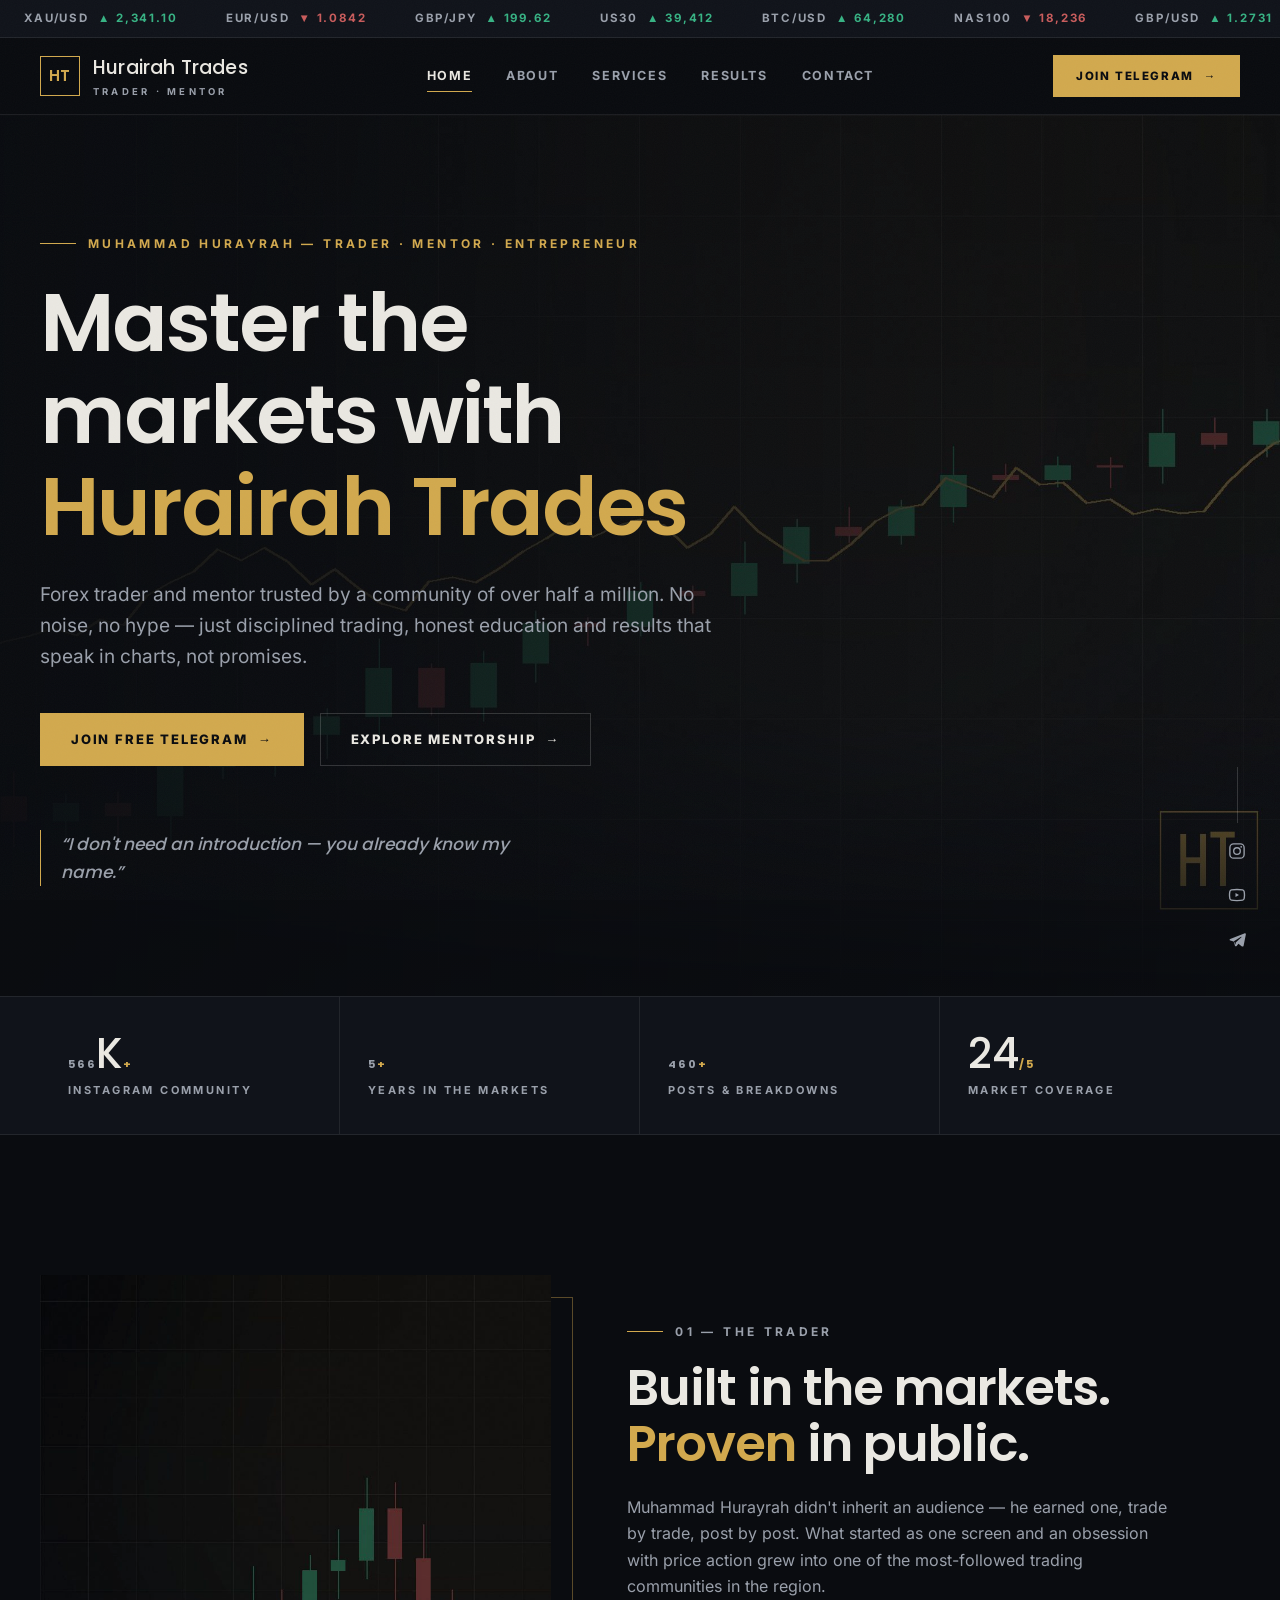
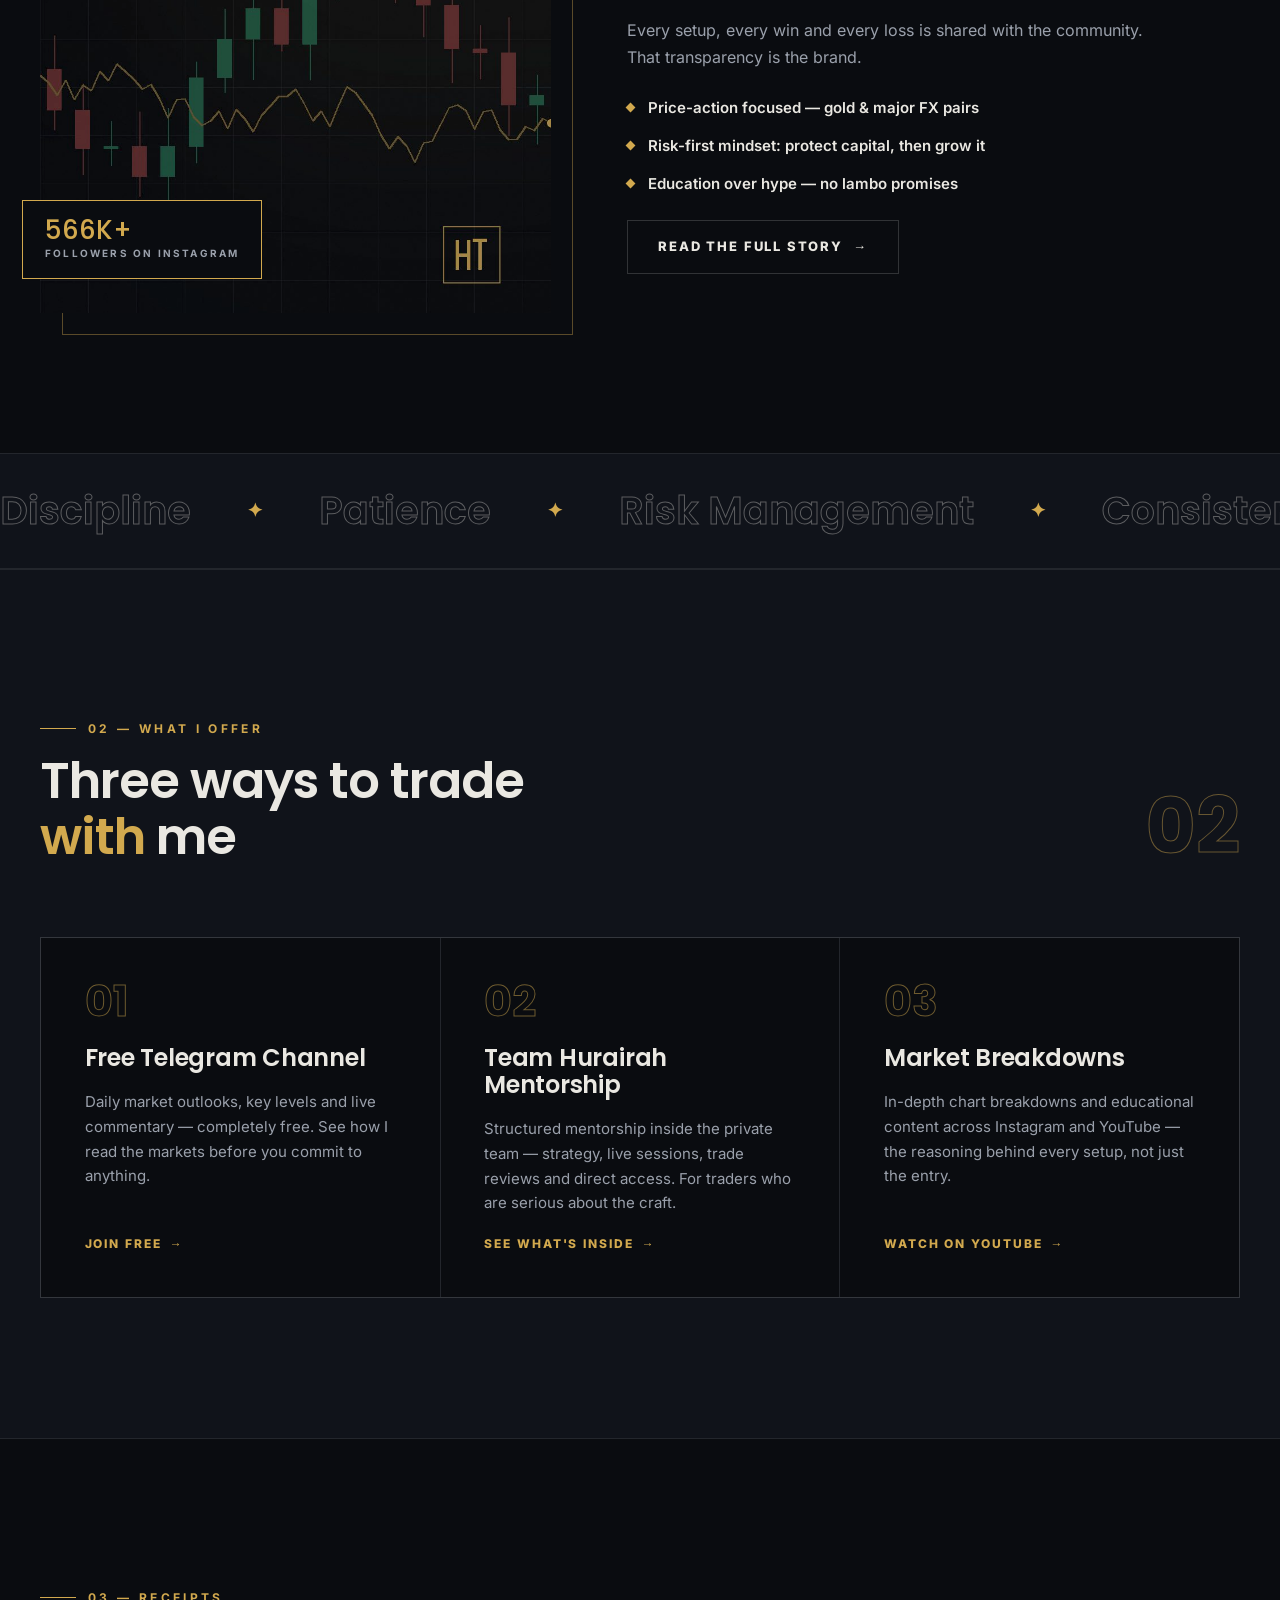
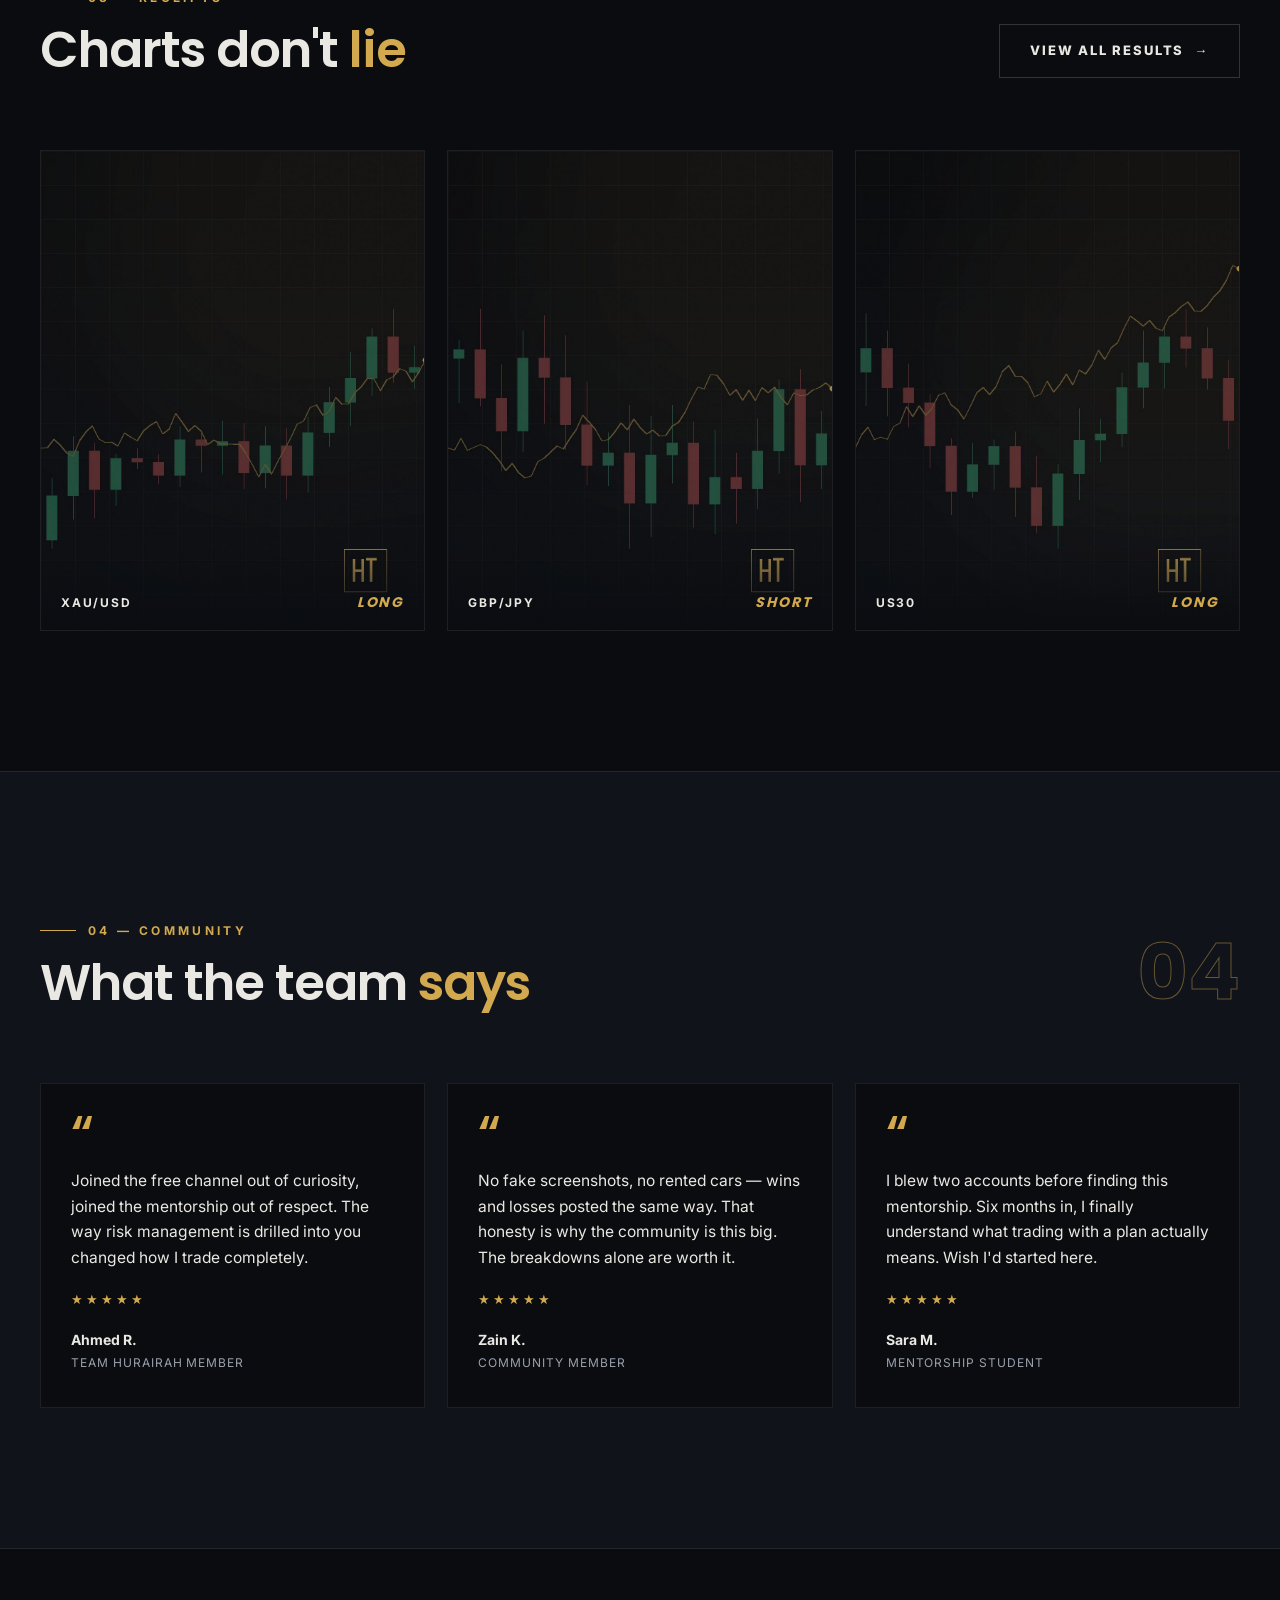
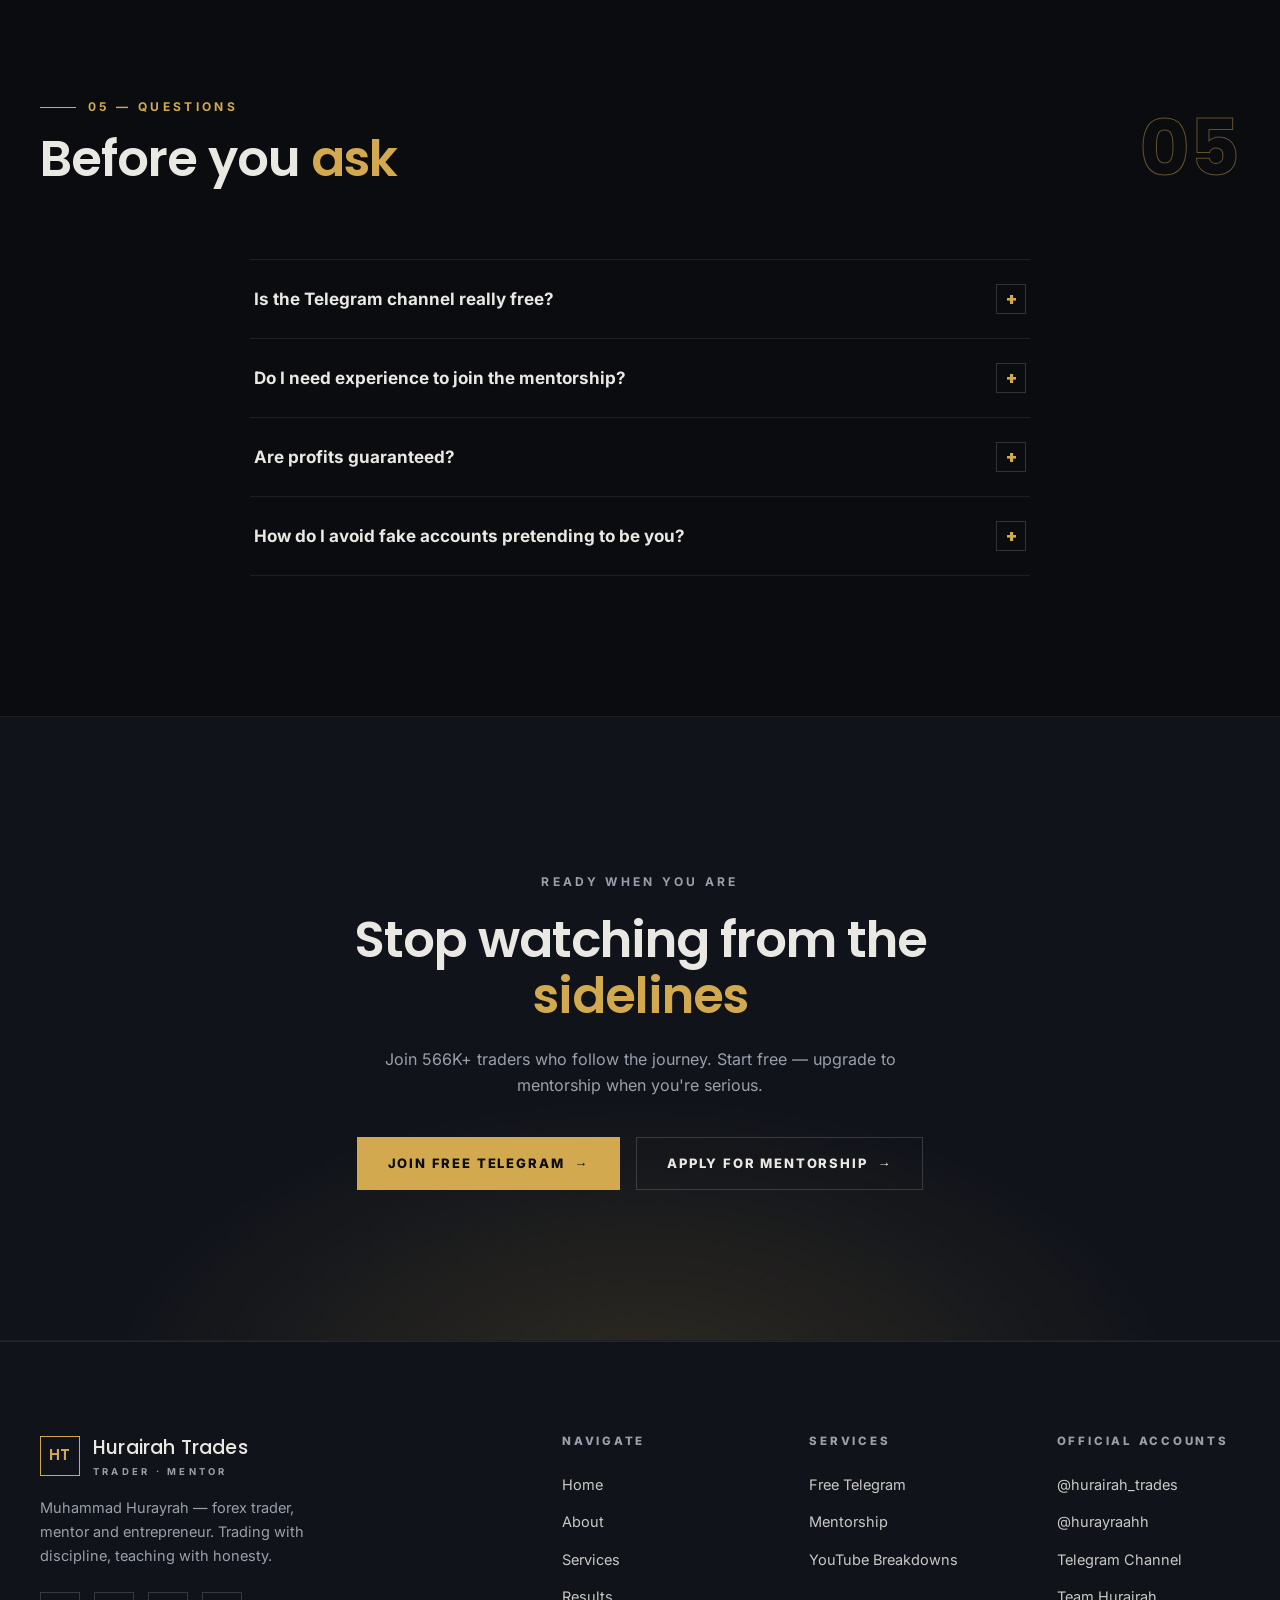
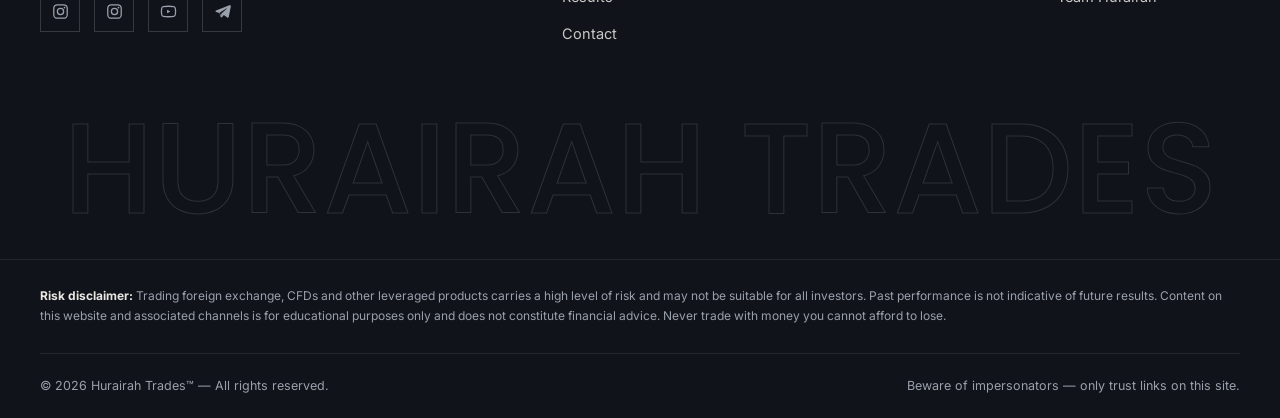
==== commit 25d065a0: "Switch to premium sans typography and new hero heading - Replace Fraunces serif with Poppins (headin" ====
--- a/index.html
+++ b/index.html
@@ -5,14 +5,12 @@
   <meta name="viewport" content="width=device-width, initial-scale=1.0">
   <title>Hurairah Trades — Muhammad Hurayrah · Trader, Mentor &amp; Entrepreneur</title>
   <meta name="description" content="Official website of Muhammad Hurayrah (Hurairah Trades) — forex trader, mentor and entrepreneur trusted by a community of 566K+. Free Telegram channel, mentorship and daily market breakdowns.">
-  <meta property="og:title" content="Hurairah Trades — You already know my name.">
+  <meta property="og:title" content="Hurairah Trades — Master the markets with Muhammad Hurayrah">
   <meta property="og:description" content="Forex trader, mentor & entrepreneur. Join a community of 566K+ traders.">
   <meta property="og:image" content="assets/img/photos/og-cover.jpg">
   <meta property="og:type" content="website">
   <link rel="icon" type="image/svg+xml" href="assets/img/favicon.svg">
-  <link rel="preconnect" href="https://fonts.googleapis.com">
-  <link rel="preconnect" href="https://fonts.gstatic.com" crossorigin>
-  <link href="https://fonts.googleapis.com/css2?family=Fraunces:ital,opsz,wght@0,9..144,400;0,9..144,500;0,9..144,600;1,9..144,400;1,9..144,500&family=Manrope:wght@400;600;700;800&display=swap" rel="stylesheet">
+  <link rel="stylesheet" href="assets/css/fonts.css">
   <link rel="stylesheet" href="assets/css/style.css">
 </head>
 <body>
@@ -60,7 +58,7 @@
       <div class="hero-bg" role="img" aria-label="Muhammad Hurayrah"></div>
       <div class="container hero-inner">
         <p class="kicker">Muhammad Hurayrah — Trader · Mentor · Entrepreneur</p>
-        <h1>You already <span class="accent">know</span> my name.</h1>
+        <h1>Master the markets with <span class="accent">Hurairah Trades</span></h1>
         <p class="lead">Forex trader and mentor trusted by a community of over half a million. No noise, no hype — just disciplined trading, honest education and results that speak in charts, not promises.</p>
         <div class="hero-actions">
           <a class="btn btn-solid" href="https://t.me/HurairahFreeTelegramChannel" target="_blank" rel="noopener">Join Free Telegram <span class="arr">→</span></a>
--- a/assets/css/fonts.css
+++ b/assets/css/fonts.css
@@ -0,0 +1,73 @@
+/* Self-hosted fonts: Poppins (display) + Inter (body) — latin subset */
+
+@font-face {
+  font-family: 'Inter';
+  font-style: normal;
+  font-weight: 400;
+  font-display: swap;
+  src: url('../fonts/inter-400.woff2') format('woff2');
+  unicode-range: U+0000-00FF, U+0131, U+0152-0153, U+02BB-02BC, U+02C6, U+02DA, U+02DC, U+0304, U+0308, U+0329, U+2000-206F, U+20AC, U+2122, U+2191, U+2193, U+2212, U+2215, U+FEFF, U+FFFD;
+}
+
+@font-face {
+  font-family: 'Inter';
+  font-style: normal;
+  font-weight: 500;
+  font-display: swap;
+  src: url('../fonts/inter-500.woff2') format('woff2');
+  unicode-range: U+0000-00FF, U+0131, U+0152-0153, U+02BB-02BC, U+02C6, U+02DA, U+02DC, U+0304, U+0308, U+0329, U+2000-206F, U+20AC, U+2122, U+2191, U+2193, U+2212, U+2215, U+FEFF, U+FFFD;
+}
+
+@font-face {
+  font-family: 'Inter';
+  font-style: normal;
+  font-weight: 600;
+  font-display: swap;
+  src: url('../fonts/inter-600.woff2') format('woff2');
+  unicode-range: U+0000-00FF, U+0131, U+0152-0153, U+02BB-02BC, U+02C6, U+02DA, U+02DC, U+0304, U+0308, U+0329, U+2000-206F, U+20AC, U+2122, U+2191, U+2193, U+2212, U+2215, U+FEFF, U+FFFD;
+}
+
+@font-face {
+  font-family: 'Inter';
+  font-style: normal;
+  font-weight: 700;
+  font-display: swap;
+  src: url('../fonts/inter-700.woff2') format('woff2');
+  unicode-range: U+0000-00FF, U+0131, U+0152-0153, U+02BB-02BC, U+02C6, U+02DA, U+02DC, U+0304, U+0308, U+0329, U+2000-206F, U+20AC, U+2122, U+2191, U+2193, U+2212, U+2215, U+FEFF, U+FFFD;
+}
+
+@font-face {
+  font-family: 'Inter';
+  font-style: normal;
+  font-weight: 800;
+  font-display: swap;
+  src: url('../fonts/inter-800.woff2') format('woff2');
+  unicode-range: U+0000-00FF, U+0131, U+0152-0153, U+02BB-02BC, U+02C6, U+02DA, U+02DC, U+0304, U+0308, U+0329, U+2000-206F, U+20AC, U+2122, U+2191, U+2193, U+2212, U+2215, U+FEFF, U+FFFD;
+}
+
+@font-face {
+  font-family: 'Poppins';
+  font-style: normal;
+  font-weight: 500;
+  font-display: swap;
+  src: url('../fonts/poppins-500.woff2') format('woff2');
+  unicode-range: U+0000-00FF, U+0131, U+0152-0153, U+02BB-02BC, U+02C6, U+02DA, U+02DC, U+0304, U+0308, U+0329, U+2000-206F, U+20AC, U+2122, U+2191, U+2193, U+2212, U+2215, U+FEFF, U+FFFD;
+}
+
+@font-face {
+  font-family: 'Poppins';
+  font-style: normal;
+  font-weight: 600;
+  font-display: swap;
+  src: url('../fonts/poppins-600.woff2') format('woff2');
+  unicode-range: U+0000-00FF, U+0131, U+0152-0153, U+02BB-02BC, U+02C6, U+02DA, U+02DC, U+0304, U+0308, U+0329, U+2000-206F, U+20AC, U+2122, U+2191, U+2193, U+2212, U+2215, U+FEFF, U+FFFD;
+}
+
+@font-face {
+  font-family: 'Poppins';
+  font-style: normal;
+  font-weight: 700;
+  font-display: swap;
+  src: url('../fonts/poppins-700.woff2') format('woff2');
+  unicode-range: U+0000-00FF, U+0131, U+0152-0153, U+02BB-02BC, U+02C6, U+02DA, U+02DC, U+0304, U+0308, U+0329, U+2000-206F, U+20AC, U+2122, U+2191, U+2193, U+2212, U+2215, U+FEFF, U+FFFD;
+}
--- a/assets/css/style.css
+++ b/assets/css/style.css
@@ -1,6 +1,6 @@
 /* ============================================================
    HURAIRAH TRADES — style.css
-   Editorial dark theme · Fraunces + Manrope · champagne gold
+   Premium dark theme · Poppins + Inter · champagne gold
    ============================================================ */
 
 :root {
@@ -16,8 +16,8 @@
   --gold-soft: rgba(210, 169, 78, 0.12);
   --green: #37b384;
   --red: #c95c5c;
-  --font-display: "Fraunces", Georgia, serif;
-  --font-body: "Manrope", -apple-system, BlinkMacSystemFont, "Segoe UI", sans-serif;
+  --font-display: "Poppins", -apple-system, BlinkMacSystemFont, "Segoe UI", sans-serif;
+  --font-body: "Inter", -apple-system, BlinkMacSystemFont, "Segoe UI", sans-serif;
   --ease: cubic-bezier(0.22, 1, 0.36, 1);
   --container: 1200px;
 }
@@ -74,11 +74,11 @@
   height: 1px;
   background: var(--gold);
 }
-h1, h2, h3 { font-family: var(--font-display); font-weight: 500; line-height: 1.08; }
-h1 { font-size: clamp(44px, 7.2vw, 96px); letter-spacing: -0.01em; }
-h2 { font-size: clamp(32px, 4.6vw, 56px); letter-spacing: -0.005em; }
-h3 { font-size: clamp(20px, 2.4vw, 26px); }
-.accent { color: var(--gold); font-style: italic; }
+h1, h2, h3 { font-family: var(--font-display); font-weight: 600; line-height: 1.12; }
+h1 { font-size: clamp(40px, 6.4vw, 84px); letter-spacing: -0.025em; }
+h2 { font-size: clamp(30px, 4.2vw, 50px); letter-spacing: -0.02em; }
+h3 { font-size: clamp(19px, 2.2vw, 24px); letter-spacing: -0.01em; }
+.accent { color: var(--gold); }
 .lead { font-size: clamp(16px, 1.6vw, 19px); color: var(--muted); max-width: 56ch; }
 
 /* section scaffolding */
@@ -93,7 +93,7 @@
 }
 .section-head .idx {
   font-family: var(--font-display);
-  font-style: italic;
+  font-weight: 700;
   font-size: clamp(48px, 6vw, 80px);
   color: transparent;
   -webkit-text-stroke: 1px rgba(210, 169, 78, 0.45);
@@ -433,7 +433,7 @@
 .card:hover::before { transform: scaleX(1); }
 .card .num {
   font-family: var(--font-display);
-  font-style: italic;
+  font-weight: 700;
   font-size: 42px;
   color: transparent;
   -webkit-text-stroke: 1px rgba(210, 169, 78, 0.5);
@@ -488,7 +488,7 @@
 }
 .word-track span {
   font-family: var(--font-display);
-  font-style: italic;
+  font-weight: 600;
   font-size: clamp(24px, 3vw, 38px);
   color: transparent;
   -webkit-text-stroke: 1px rgba(234, 232, 226, 0.35);
@@ -659,9 +659,9 @@
 }
 .tl-item .tl-year {
   font-family: var(--font-display);
-  font-style: italic;
+  font-weight: 600;
   color: var(--gold);
-  font-size: 20px;
+  font-size: 18px;
 }
 .tl-item h3 { margin: 6px 0 8px; }
 .tl-item p { color: var(--muted); max-width: 60ch; }
@@ -681,7 +681,7 @@
   counter-increment: step;
   content: "0" counter(step);
   font-family: var(--font-display);
-  font-style: italic;
+  font-weight: 700;
   font-size: 52px;
   color: transparent;
   -webkit-text-stroke: 1px rgba(210, 169, 78, 0.5);
